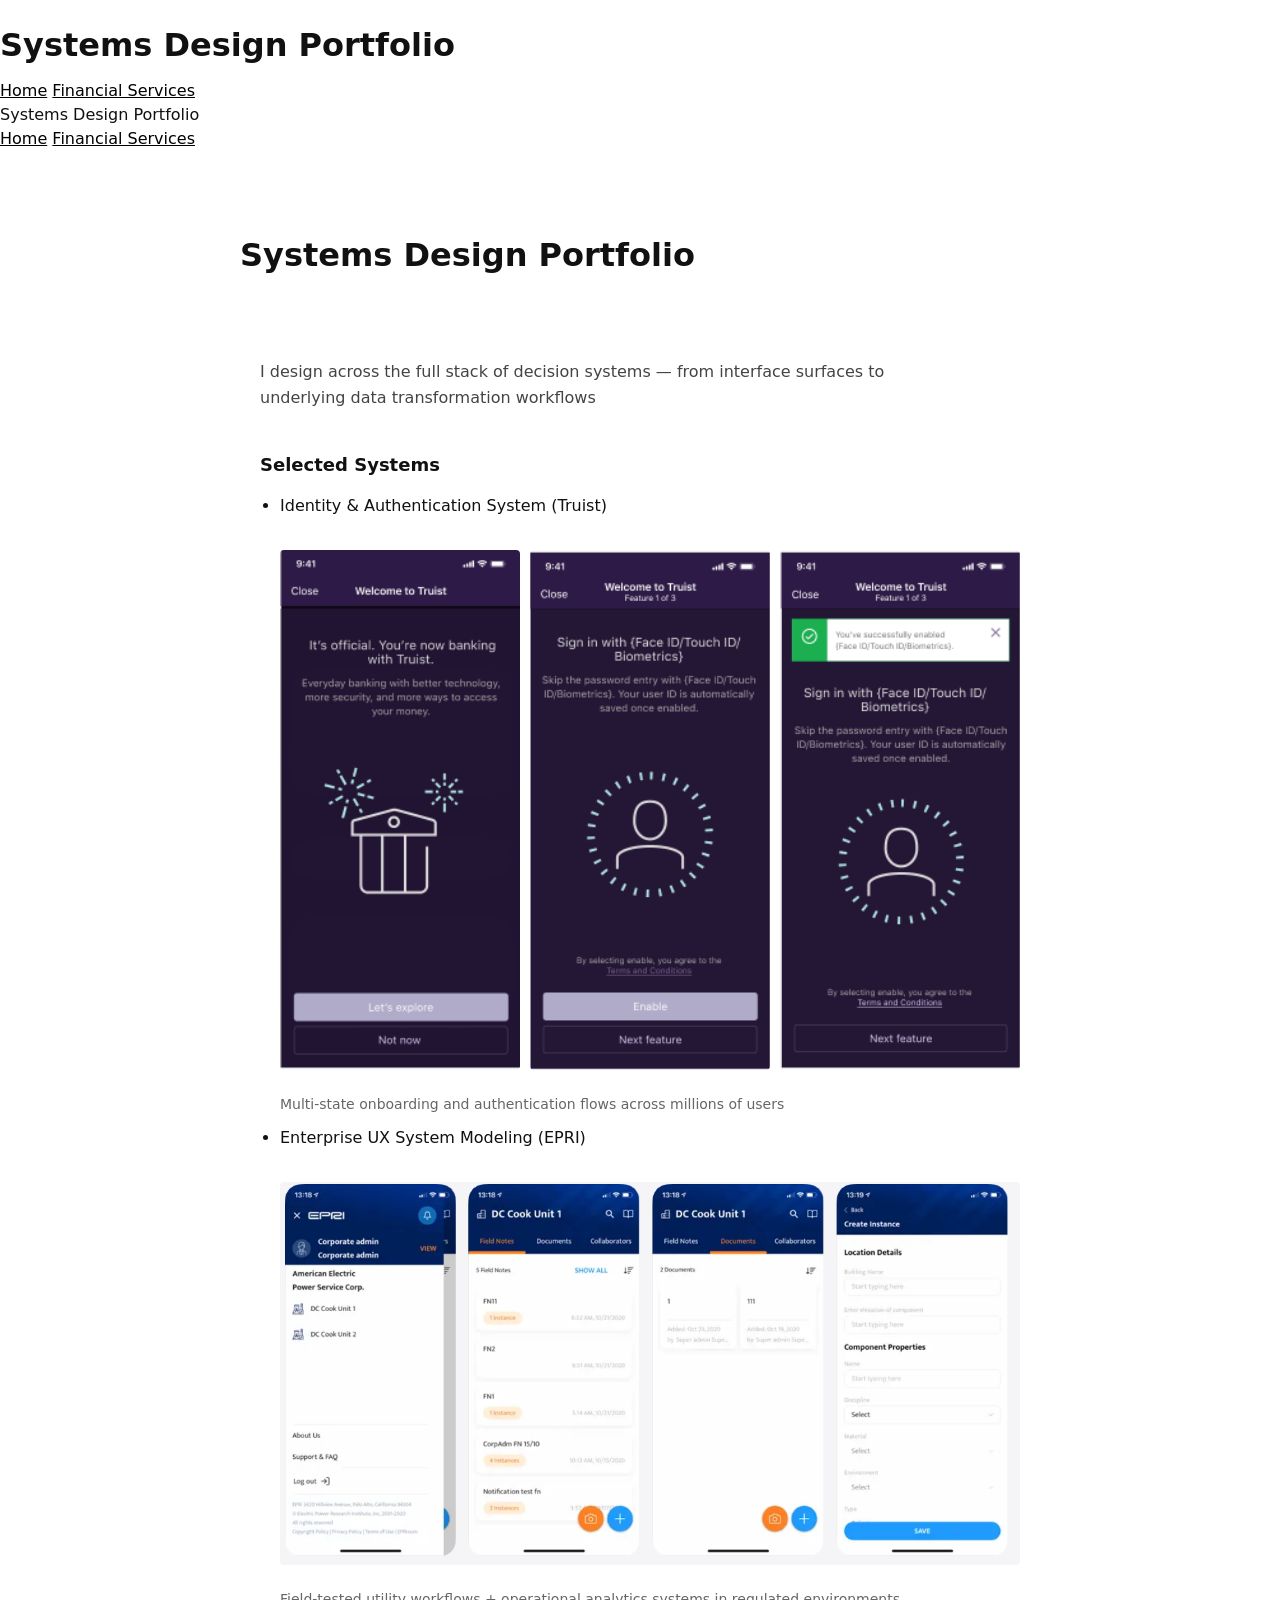
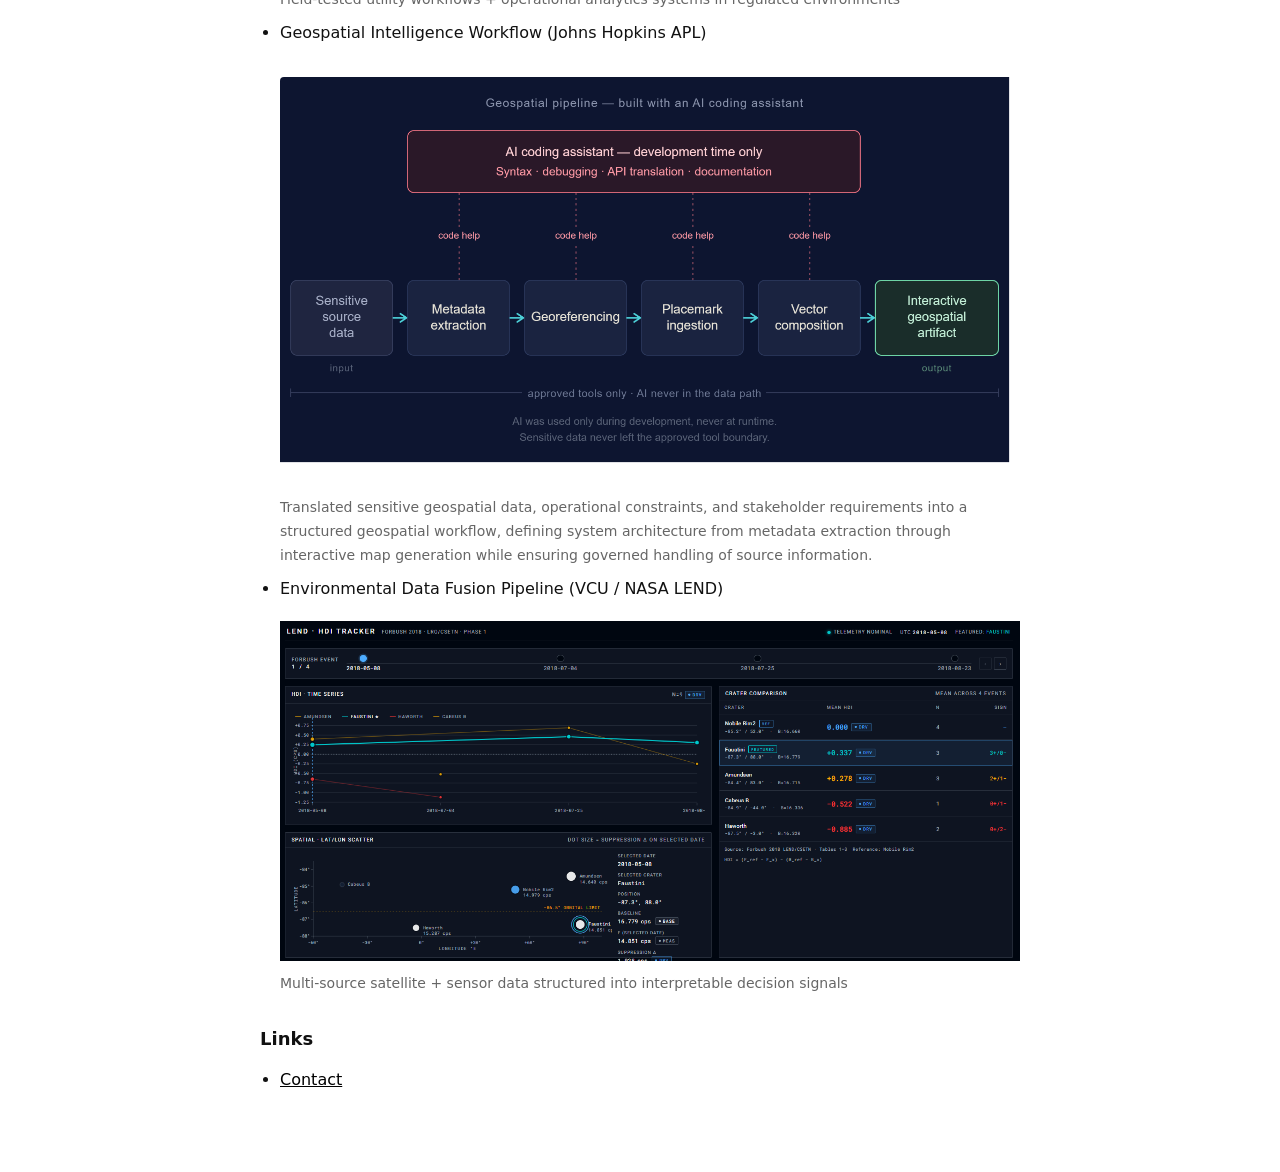
==== index.html @ 9cebc1b7 "Add Truist case study structure and navigation boilerplate" ====
<!doctype html>
<html lang="en">
<head>
  <meta charset="utf-8" />
  <meta name="viewport" content="width=device-width, initial-scale=1" />
  <title>Systems Design Portfolio</title>
  <link rel="stylesheet" href="style.css" />
</head>



<body>

  <title>Systems Design Portfolio</title>
  <link rel="stylesheet" href="style.css" />
</head>

<header class="site-header">
  <div class="nav-container">
    <h1 class="logo">Systems Design Portfolio</h1>

    <nav class="nav">
      <a href="index.html">Home</a>
      <a href="finserv.html">Financial Services</a>
    </nav>
  </div>
</header>

<body>
<header class="site-header">
  <div class="nav-container">

    <div class="logo">Systems Design Portfolio</div>

    <nav class="nav">
      <a href="index.html">Home</a>
      <a href="finserv.html">Financial Services</a>
    </nav>

  </div>
</header>
  <main class="container">

    <header>
      <h1>Systems Design Portfolio</h1>

      <p class="subtitle">

  <main class="container">

   

      <p class="subtitle">
        I design across the full stack of decision systems — from interface surfaces to underlying data transformation workflows
      </p>

     
   
    

    <section>
      <h2>Selected Systems</h2>
      <ul>
        <li>
  Identity & Authentication System (Truist)

  <div class="image-row">
    <img src="images/t1.PNG" alt="Truist system 1">
    <img src="images/t2.PNG" alt="Truist system 2">
    <img src="images/t3.PNG" alt="Truist system 3">
  </div>

  <span class="muted">
    Multi-state onboarding and authentication flows across millions of users
  </span>
</li>

        

       
        <li>
          Enterprise UX System Modeling (EPRI)  
          <br />
          <div class="image-row">
    <img src="images/e1.PNG" alt="EPRI system 1">

  </div>

          <span class="muted">Field-tested utility workflows + operational analytics systems in regulated environments</span>
        </li>

        <li>
  Geospatial Intelligence Workflow (Johns Hopkins APL)
  <br />
  <div class="image-row">
    <img src="images/j1.PNG" alt="APL geospatial workflow">
  </div>

  <span class="muted">
    Translated sensitive geospatial data, operational constraints, and stakeholder requirements into a structured geospatial workflow, defining system architecture from metadata extraction through interactive map generation while ensuring governed handling of source information.
  </span>
</li>

         <li>
          Environmental Data Fusion Pipeline (VCU / NASA LEND)  
          <br />
           <img src="images/LunarHDI.PNG" alt="Environmental decision system visualization (VCU / NASA LEND)" />

      
          <span class="muted">Multi-source satellite + sensor data structured into interpretable decision signals</span>
        </li>

      </ul>
    </section>

    <section>
      <h2>Links</h2>
      <ul>
        
        <li><a href="mailto:micahtinklepaugh@gmail.com">Contact</a></li>
      </ul>
    </section>

  </main>

</body>
</html>
---- style.css ----
body {
  font-family: system-ui, -apple-system, Segoe UI, Roboto, sans-serif;
  margin: 0;
  line-height: 1.5;
  color: #111;
  background: #fff;
}

/* =========================
   MAIN LAYOUT
   ========================= */
.container {
  max-width: 800px;
  margin: 80px auto;
  padding: 0 20px;
}

/* =========================
   IMAGES (global behavior)
   ========================= */
img {
  max-width: 100%;
  height: auto;
  display: block;
}

/* hero image spacing */
header img {
  margin-top: 20px;
  margin-bottom: 10px;
}

/* =========================
   TRUIST / MULTI-IMAGE ROW
   ========================= */
.image-row {
  display: flex;
  gap: 10px;
  margin: 12px 0;
}

/* each image shares row space */
.image-row img {
  flex: 1;
  max-width: 100%;
  height: auto;
  object-fit: cover;
  border-radius: 4px; /* optional polish */
}

/* responsive stack on mobile */
@media (max-width: 600px) {
  .image-row {
    flex-direction: column;
  }
}

/* =========================
   TYPOGRAPHY
   ========================= */

h1 {
  font-size: 32px;
  margin-bottom: 10px;
}

.subtitle {
  color: #444;
  font-size: 16px;
  margin-bottom: 40px;
  max-width: 70ch;
  line-height: 1.6;
}

h2 {
  margin-top: 30px;
  font-size: 18px;
}

/* =========================
   LISTS
   ========================= */

ul {
  padding-left: 20px;
}

li {
  margin-bottom: 10px;
}

/* =========================
   TEXT UTILITIES
   ========================= */

.caption {
  font-size: 13px;
  color: #666;
  margin-top: 6px;
  margin-bottom: 30px;
}

.muted {
  color: #666;
  font-size: 14px;
}

/* =========================
   LINKS
   ========================= */

a {
  color: #000;
  text-decoration: underline;
}

a:hover {
  opacity: 0.7;
}
---- style.css ----
body {
  font-family: system-ui, -apple-system, Segoe UI, Roboto, sans-serif;
  margin: 0;
  line-height: 1.5;
  color: #111;
  background: #fff;
}

/* =========================
   MAIN LAYOUT
   ========================= */
.container {
  max-width: 800px;
  margin: 80px auto;
  padding: 0 20px;
}

/* =========================
   IMAGES (global behavior)
   ========================= */
img {
  max-width: 100%;
  height: auto;
  display: block;
}

/* hero image spacing */
header img {
  margin-top: 20px;
  margin-bottom: 10px;
}

/* =========================
   TRUIST / MULTI-IMAGE ROW
   ========================= */
.image-row {
  display: flex;
  gap: 10px;
  margin: 12px 0;
}

/* each image shares row space */
.image-row img {
  flex: 1;
  max-width: 100%;
  height: auto;
  object-fit: cover;
  border-radius: 4px; /* optional polish */
}

/* responsive stack on mobile */
@media (max-width: 600px) {
  .image-row {
    flex-direction: column;
  }
}

/* =========================
   TYPOGRAPHY
   ========================= */

h1 {
  font-size: 32px;
  margin-bottom: 10px;
}

.subtitle {
  color: #444;
  font-size: 16px;
  margin-bottom: 40px;
  max-width: 70ch;
  line-height: 1.6;
}

h2 {
  margin-top: 30px;
  font-size: 18px;
}

/* =========================
   LISTS
   ========================= */

ul {
  padding-left: 20px;
}

li {
  margin-bottom: 10px;
}

/* =========================
   TEXT UTILITIES
   ========================= */

.caption {
  font-size: 13px;
  color: #666;
  margin-top: 6px;
  margin-bottom: 30px;
}

.muted {
  color: #666;
  font-size: 14px;
}

/* =========================
   LINKS
   ========================= */

a {
  color: #000;
  text-decoration: underline;
}

a:hover {
  opacity: 0.7;
}
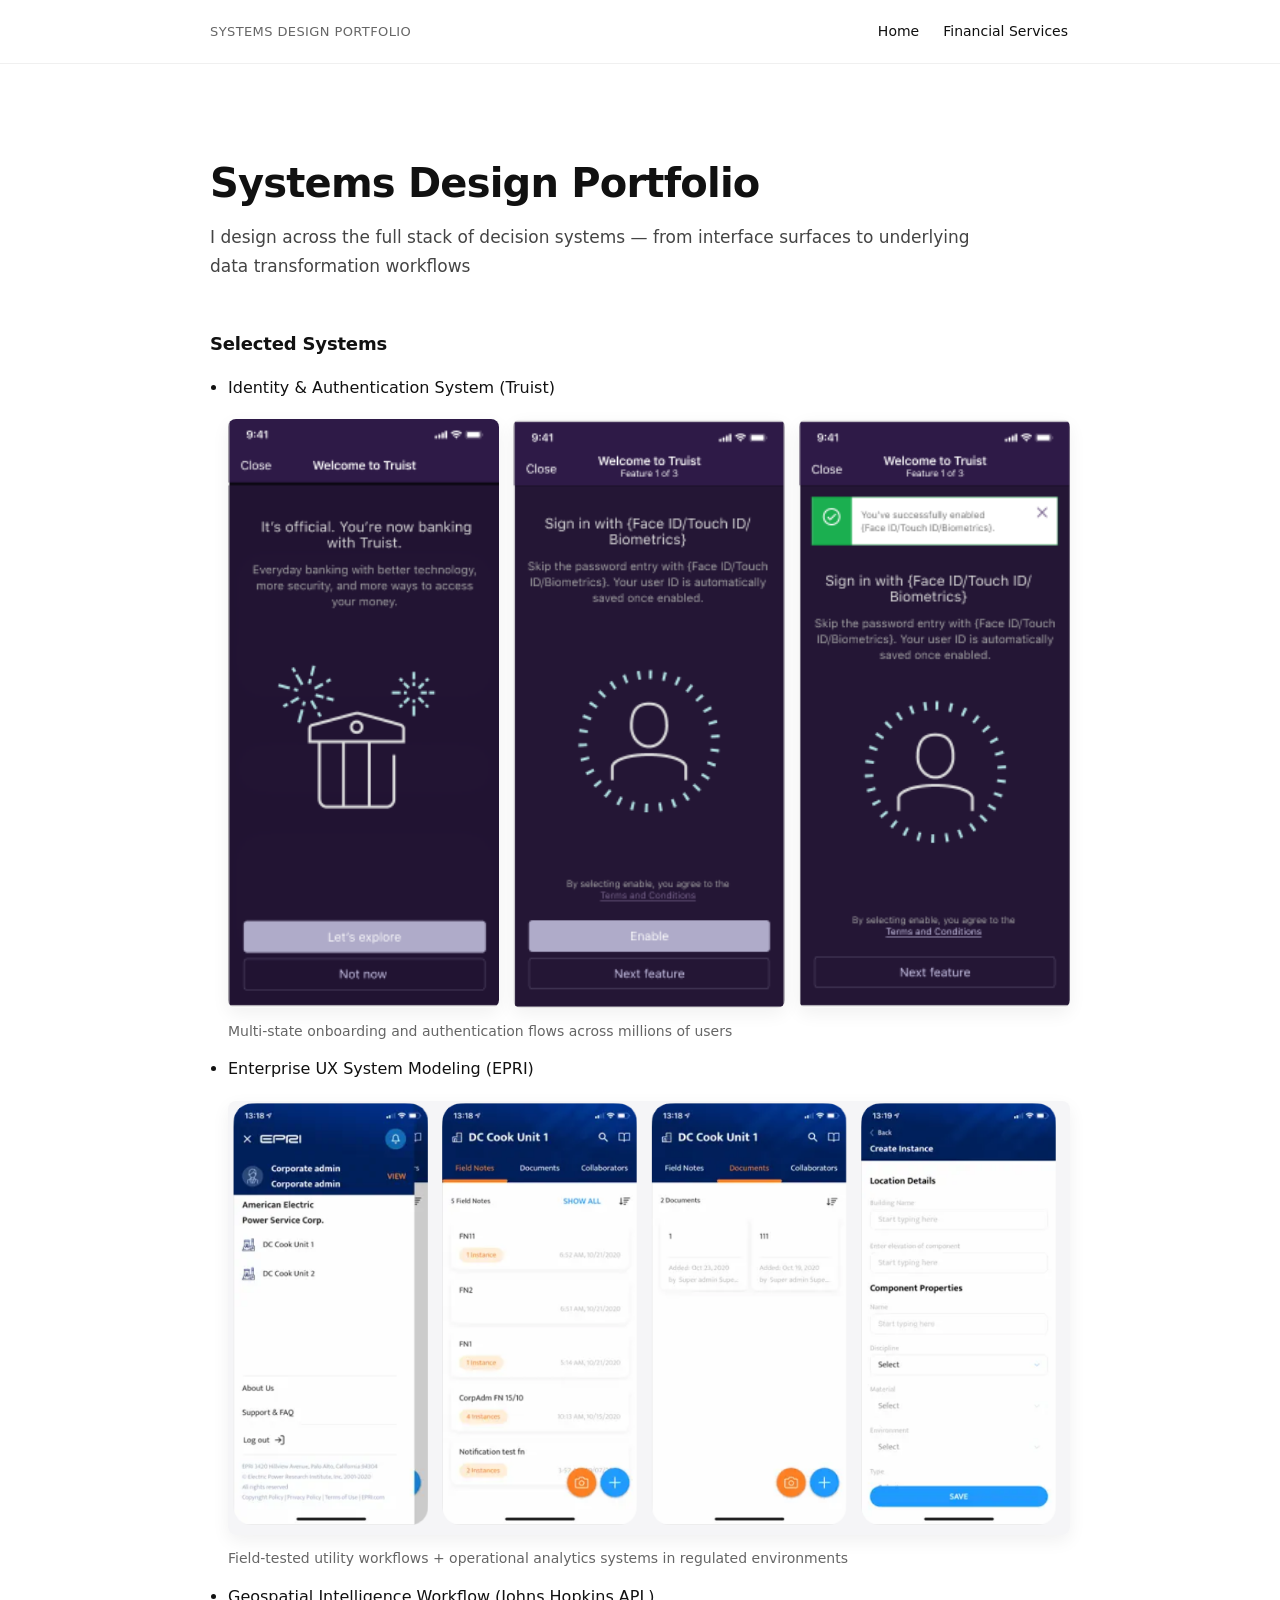
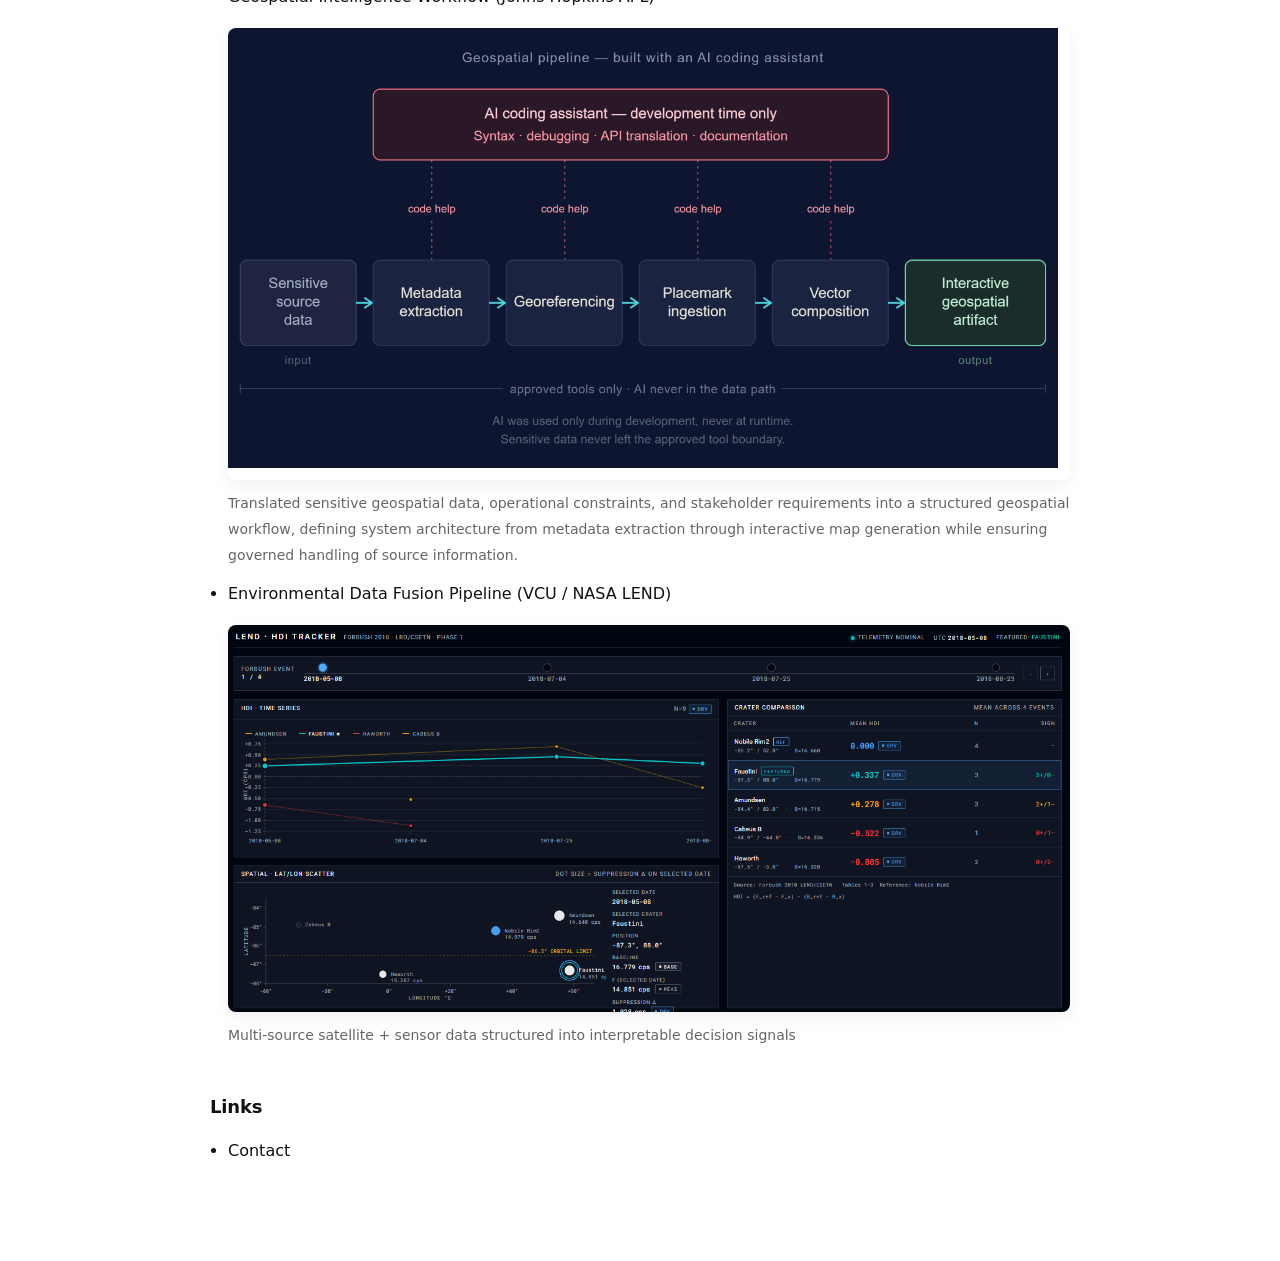
==== commit 4a79e25e: "Add Truist case study structure and navigation boilerplate" ====
--- a/index.html
+++ b/index.html
@@ -7,116 +7,96 @@
   <link rel="stylesheet" href="style.css" />
 </head>
 
-
-
 <body>
 
-  <title>Systems Design Portfolio</title>
-  <link rel="stylesheet" href="style.css" />
-</head>
+  <!-- NAV -->
+  <header class="site-header">
+    <div class="nav-container">
 
-<header class="site-header">
-  <div class="nav-container">
-    <h1 class="logo">Systems Design Portfolio</h1>
+      <div class="logo">Systems Design Portfolio</div>
 
-    <nav class="nav">
-      <a href="index.html">Home</a>
-      <a href="finserv.html">Financial Services</a>
-    </nav>
-  </div>
-</header>
+      <nav class="nav">
+        <a href="index.html">Home</a>
+        <a href="finserv.html">Financial Services</a>
+      </nav>
 
-<body>
-<header class="site-header">
-  <div class="nav-container">
+    </div>
+  </header>
 
-    <div class="logo">Systems Design Portfolio</div>
-
-    <nav class="nav">
-      <a href="index.html">Home</a>
-      <a href="finserv.html">Financial Services</a>
-    </nav>
-
-  </div>
-</header>
   <main class="container">
 
+    <!-- HERO / INTRO -->
     <header>
       <h1>Systems Design Portfolio</h1>
 
       <p class="subtitle">
-
-  <main class="container">
-
-   
-
-      <p class="subtitle">
         I design across the full stack of decision systems — from interface surfaces to underlying data transformation workflows
       </p>
+    </header>
 
-     
-   
-    
-
+    <!-- SECTION 1 -->
     <section>
       <h2>Selected Systems</h2>
+
       <ul>
+
         <li>
-  Identity & Authentication System (Truist)
+          Identity & Authentication System (Truist)
 
-  <div class="image-row">
-    <img src="images/t1.PNG" alt="Truist system 1">
-    <img src="images/t2.PNG" alt="Truist system 2">
-    <img src="images/t3.PNG" alt="Truist system 3">
-  </div>
+          <div class="image-row">
+            <img src="images/t1.PNG" alt="Truist system 1">
+            <img src="images/t2.PNG" alt="Truist system 2">
+            <img src="images/t3.PNG" alt="Truist system 3">
+          </div>
 
-  <span class="muted">
-    Multi-state onboarding and authentication flows across millions of users
-  </span>
-</li>
-
-        
-
-       
-        <li>
-          Enterprise UX System Modeling (EPRI)  
-          <br />
-          <div class="image-row">
-    <img src="images/e1.PNG" alt="EPRI system 1">
-
-  </div>
-
-          <span class="muted">Field-tested utility workflows + operational analytics systems in regulated environments</span>
+          <span class="muted">
+            Multi-state onboarding and authentication flows across millions of users
+          </span>
         </li>
 
         <li>
-  Geospatial Intelligence Workflow (Johns Hopkins APL)
-  <br />
-  <div class="image-row">
-    <img src="images/j1.PNG" alt="APL geospatial workflow">
-  </div>
+          Enterprise UX System Modeling (EPRI)
 
-  <span class="muted">
-    Translated sensitive geospatial data, operational constraints, and stakeholder requirements into a structured geospatial workflow, defining system architecture from metadata extraction through interactive map generation while ensuring governed handling of source information.
-  </span>
-</li>
+          <div class="image-row">
+            <img src="images/e1.PNG" alt="EPRI system 1">
+          </div>
 
-         <li>
-          Environmental Data Fusion Pipeline (VCU / NASA LEND)  
-          <br />
-           <img src="images/LunarHDI.PNG" alt="Environmental decision system visualization (VCU / NASA LEND)" />
+          <span class="muted">
+            Field-tested utility workflows + operational analytics systems in regulated environments
+          </span>
+        </li>
 
-      
-          <span class="muted">Multi-source satellite + sensor data structured into interpretable decision signals</span>
+        <li>
+          Geospatial Intelligence Workflow (Johns Hopkins APL)
+
+          <div class="image-row">
+            <img src="images/j1.PNG" alt="APL geospatial workflow">
+          </div>
+
+          <span class="muted">
+            Translated sensitive geospatial data, operational constraints, and stakeholder requirements into a structured geospatial workflow, defining system architecture from metadata extraction through interactive map generation while ensuring governed handling of source information.
+          </span>
+        </li>
+
+        <li>
+          Environmental Data Fusion Pipeline (VCU / NASA LEND)
+
+          <div class="image-row">
+            <img src="images/LunarHDI.PNG" alt="Environmental decision system visualization">
+          </div>
+
+          <span class="muted">
+            Multi-source satellite + sensor data structured into interpretable decision signals
+          </span>
         </li>
 
       </ul>
     </section>
 
+    <!-- CONTACT -->
     <section>
       <h2>Links</h2>
       <ul>
-        
         <li><a href="mailto:micahtinklepaugh@gmail.com">Contact</a></li>
       </ul>
     </section>
--- a/style.css
+++ b/style.css
@@ -1,103 +1,173 @@
 body {
-  font-family: system-ui, -apple-system, Segoe UI, Roboto, sans-serif;
+  font-family: ui-sans-serif, system-ui, -apple-system, Segoe UI, Roboto, Helvetica, Arial, sans-serif;
   margin: 0;
-  line-height: 1.5;
+  line-height: 1.65;
   color: #111;
   background: #fff;
-}
-
-/* =========================
-   MAIN LAYOUT
-   ========================= */
+  -webkit-font-smoothing: antialiased;
+  text-rendering: optimizeLegibility;
+}
+
+/* =========================
+   LAYOUT
+   ========================= */
+
 .container {
-  max-width: 800px;
-  margin: 80px auto;
-  padding: 0 20px;
-}
-
-/* =========================
-   IMAGES (global behavior)
-   ========================= */
+  max-width: 860px;
+  margin: 96px auto;
+  padding: 0 24px;
+}
+
+/* =========================
+   TYPOGRAPHY (REFINED)
+   ========================= */
+
+h1 {
+  font-size: 40px;
+  line-height: 1.15;
+  letter-spacing: -0.02em;
+  margin-bottom: 14px;
+  font-weight: 600;
+}
+
+h2 {
+  font-size: 18px;
+  font-weight: 600;
+  margin-top: 44px;
+  margin-bottom: 14px;
+  letter-spacing: -0.01em;
+}
+
+.subtitle {
+  color: #444;
+  font-size: 17px;
+  line-height: 1.7;
+  max-width: 72ch;
+  margin-bottom: 48px;
+}
+
+/* =========================
+   HEADER (MORE ORNATE / CONTEMPORARY)
+   ========================= */
+
+.site-header {
+  position: sticky;
+  top: 0;
+  z-index: 1000;
+
+  background: rgba(255, 255, 255, 0.75);
+  backdrop-filter: blur(14px);
+  -webkit-backdrop-filter: blur(14px);
+
+  border-bottom: 1px solid rgba(0, 0, 0, 0.06);
+}
+
+.nav-container {
+  max-width: 860px;
+  margin: 0 auto;
+  padding: 14px 24px;
+
+  display: flex;
+  justify-content: space-between;
+  align-items: center;
+}
+
+/* subtle brand text (not dominant) */
+.logo {
+  font-size: 13px;
+  font-weight: 500;
+  letter-spacing: 0.4px;
+  color: #666;
+  text-transform: uppercase;
+}
+
+/* navigation */
+.nav {
+  display: flex;
+  gap: 20px;
+}
+
+.nav a {
+  font-size: 14px;
+  color: #111;
+  text-decoration: none;
+
+  padding: 6px 2px;
+  position: relative;
+
+  transition: opacity 0.2s ease;
+}
+
+.nav a:hover {
+  opacity: 0.55;
+}
+
+/* subtle underline animation */
+.nav a::after {
+  content: "";
+  position: absolute;
+  left: 0;
+  bottom: -2px;
+  width: 100%;
+  height: 1px;
+  background: #111;
+  transform: scaleX(0);
+  transform-origin: left;
+  transition: transform 0.25s ease;
+}
+
+.nav a:hover::after {
+  transform: scaleX(1);
+}
+
+/* =========================
+   IMAGES
+   ========================= */
+
 img {
   max-width: 100%;
   height: auto;
   display: block;
 }
 
-/* hero image spacing */
-header img {
-  margin-top: 20px;
-  margin-bottom: 10px;
-}
-
-/* =========================
-   TRUIST / MULTI-IMAGE ROW
-   ========================= */
+/* image rows feel more intentional */
 .image-row {
   display: flex;
-  gap: 10px;
-  margin: 12px 0;
-}
-
-/* each image shares row space */
+  gap: 14px;
+  margin: 18px 0 10px;
+}
+
 .image-row img {
   flex: 1;
-  max-width: 100%;
-  height: auto;
   object-fit: cover;
-  border-radius: 4px; /* optional polish */
-}
-
-/* responsive stack on mobile */
+  border-radius: 8px;
+
+  /* subtle depth (very light, not “card UI”) */
+  box-shadow: 0 6px 18px rgba(0, 0, 0, 0.06);
+}
+
+/* responsive */
 @media (max-width: 600px) {
   .image-row {
     flex-direction: column;
   }
 }
 
-/* =========================
-   TYPOGRAPHY
-   ========================= */
-
-h1 {
-  font-size: 32px;
-  margin-bottom: 10px;
-}
-
-.subtitle {
-  color: #444;
-  font-size: 16px;
-  margin-bottom: 40px;
-  max-width: 70ch;
-  line-height: 1.6;
-}
-
-h2 {
-  margin-top: 30px;
-  font-size: 18px;
-}
-
-/* =========================
-   LISTS
-   ========================= */
-
-ul {
-  padding-left: 20px;
-}
-
-li {
-  margin-bottom: 10px;
-}
-
-/* =========================
-   TEXT UTILITIES
-   ========================= */
-
-.caption {
-  font-size: 13px;
-  color: #666;
-  margin-top: 6px;
-  margin-bottom: 30px;
+/* single images */
+section > img {
+  border-radius: 8px;
+  margin: 18px 0;
+  box-shadow: 0 6px 18px rgba(0, 0, 0, 0.05);
+}
+
+/* =========================
+   TEXT STYLES
+   ========================= */
+
+p {
+  font-size: 15.5px;
+  line-height: 1.75;
+  color: #222;
 }
 
 .muted {
@@ -105,15 +175,34 @@
   font-size: 14px;
 }
 
+.caption {
+  font-size: 13px;
+  color: #777;
+  margin-top: 6px;
+  margin-bottom: 28px;
+}
+
+/* =========================
+   LISTS
+   ========================= */
+
+ul {
+  padding-left: 18px;
+}
+
+li {
+  margin-bottom: 12px;
+}
+
 /* =========================
    LINKS
    ========================= */
 
 a {
-  color: #000;
-  text-decoration: underline;
+  color: #111;
+  text-decoration: none;
 }
 
 a:hover {
-  opacity: 0.7;
+  opacity: 0.6;
 }
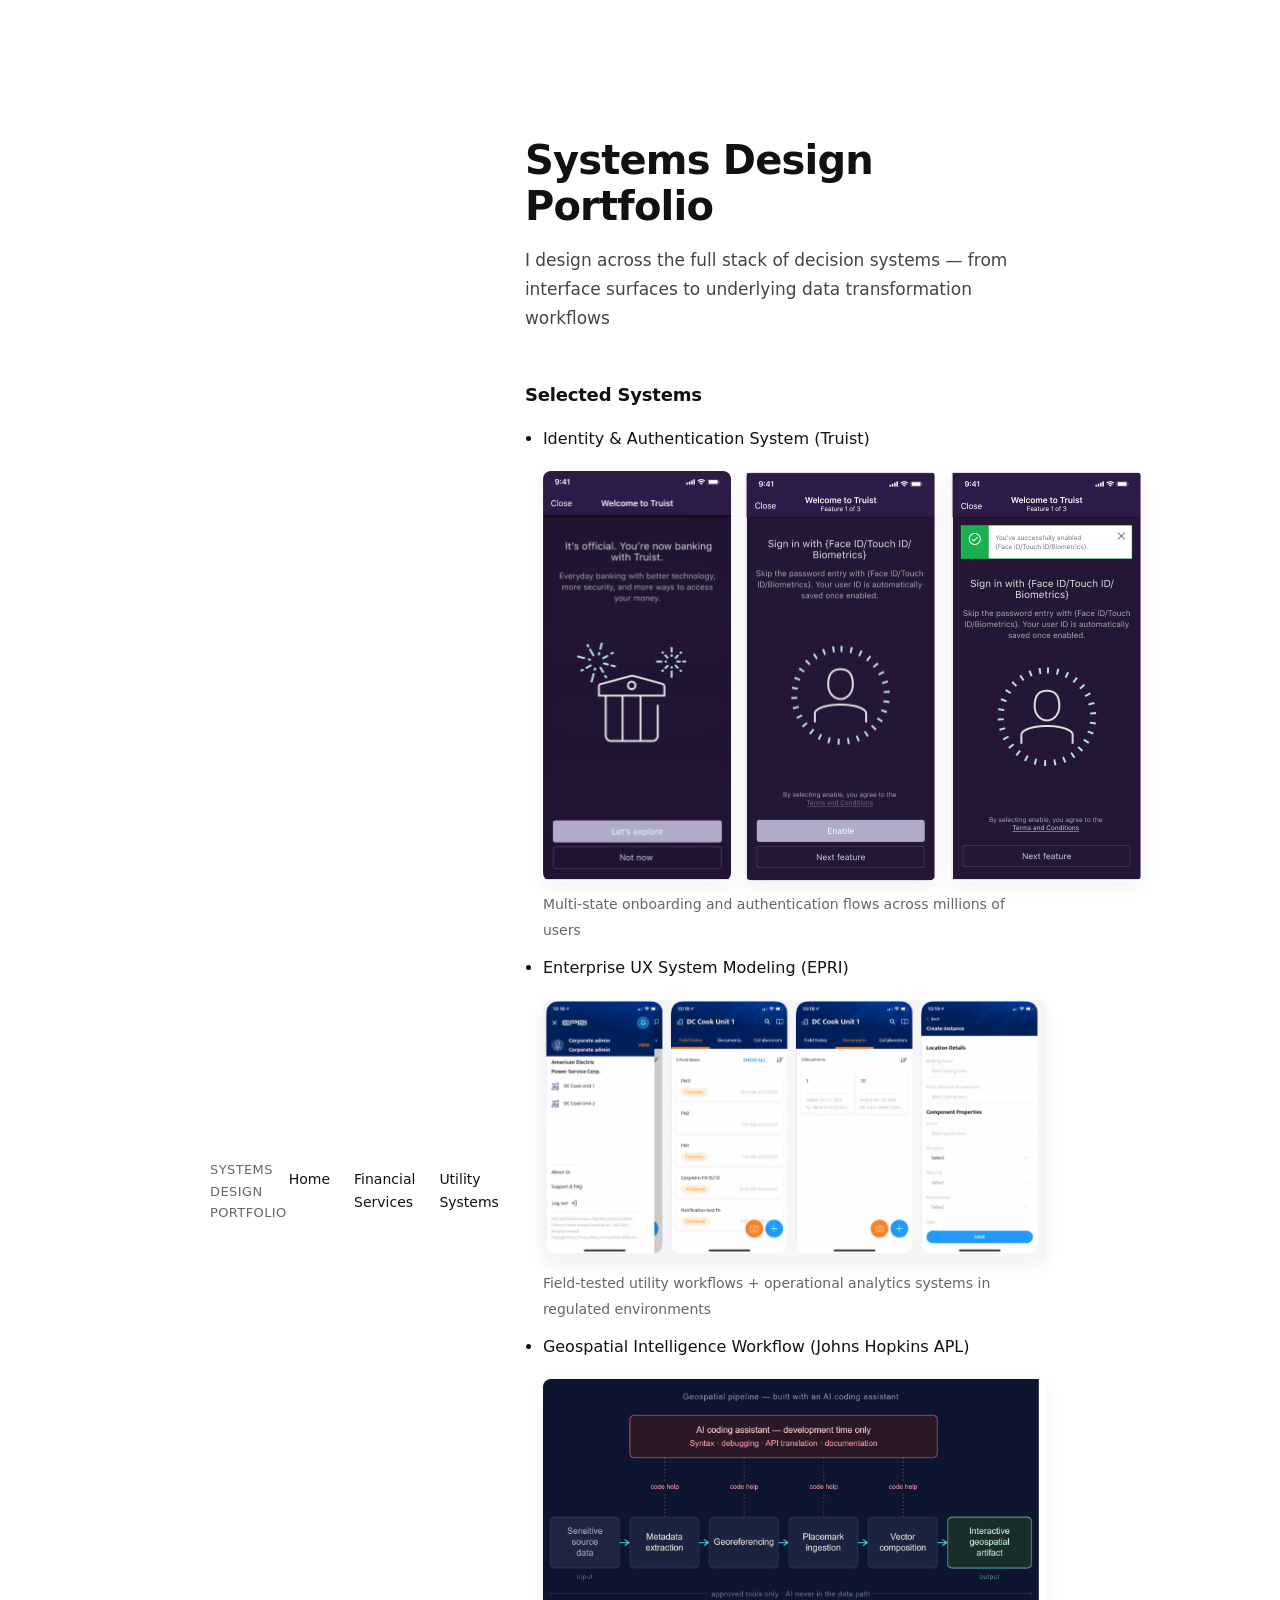
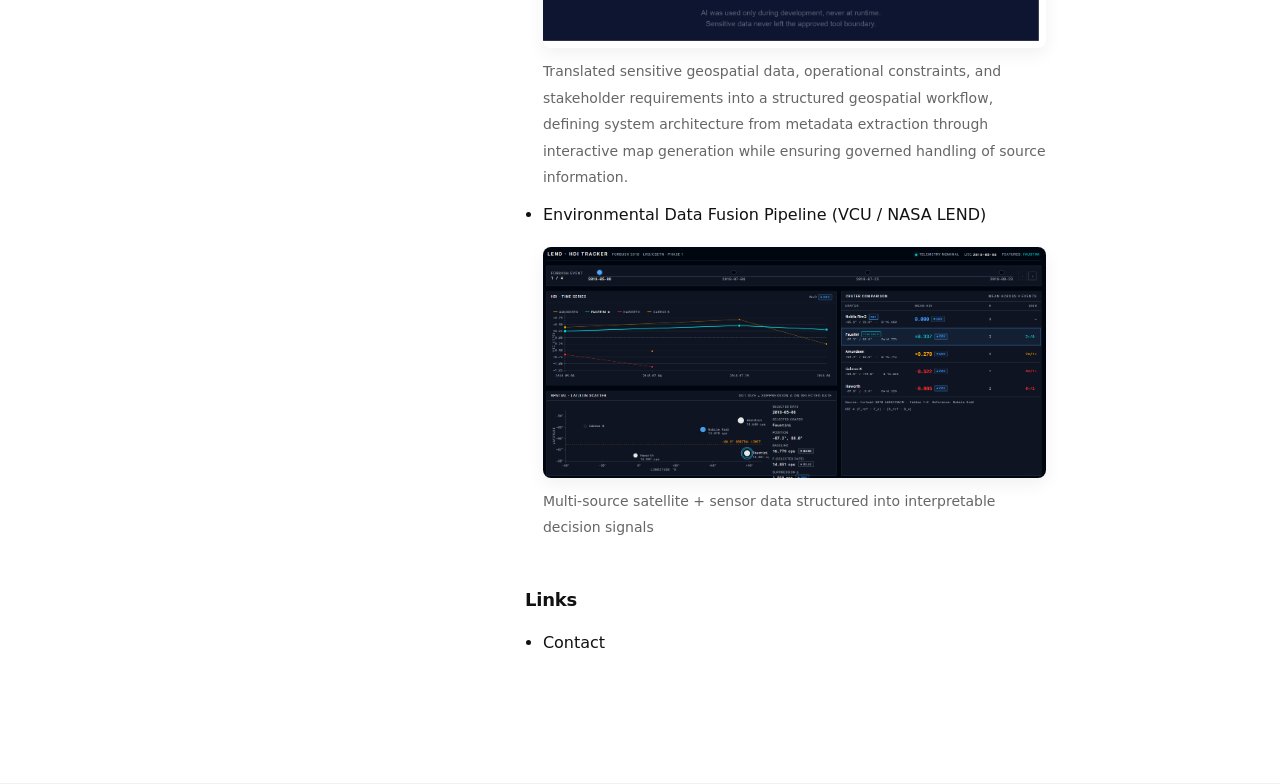
==== commit 3d5f4404: "Add  case study structure and navigation boilerplate" ====
--- a/index.html
+++ b/index.html
@@ -10,7 +10,7 @@
 <body>
 
   <!-- NAV -->
-  <header class="site-header">
+ <header class="site-header">
     <div class="nav-container">
 
       <div class="logo">Systems Design Portfolio</div>
@@ -18,10 +18,9 @@
       <nav class="nav">
         <a href="index.html">Home</a>
         <a href="finserv.html">Financial Services</a>
+        <a href="utility.html">Utility Systems</a>
       </nav>
 
-    </div>
-  </header>
 
   <main class="container">
 
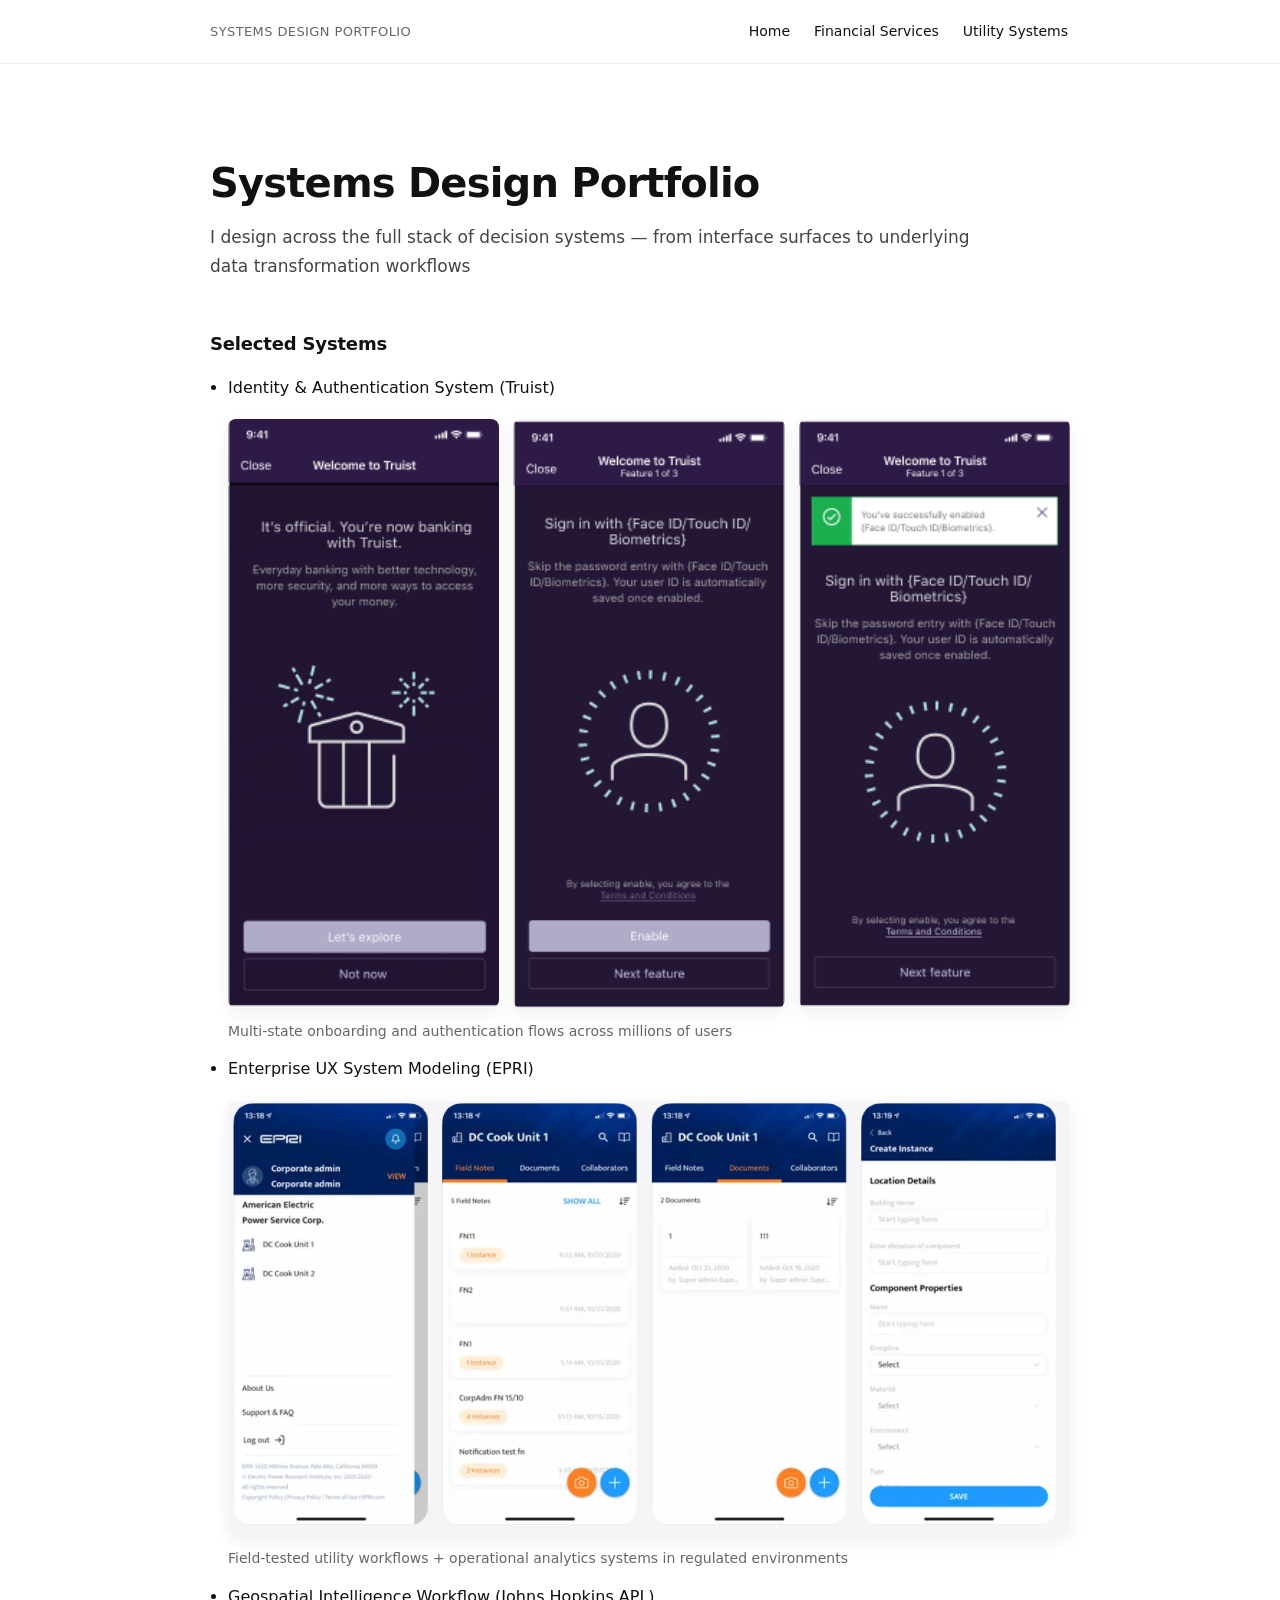
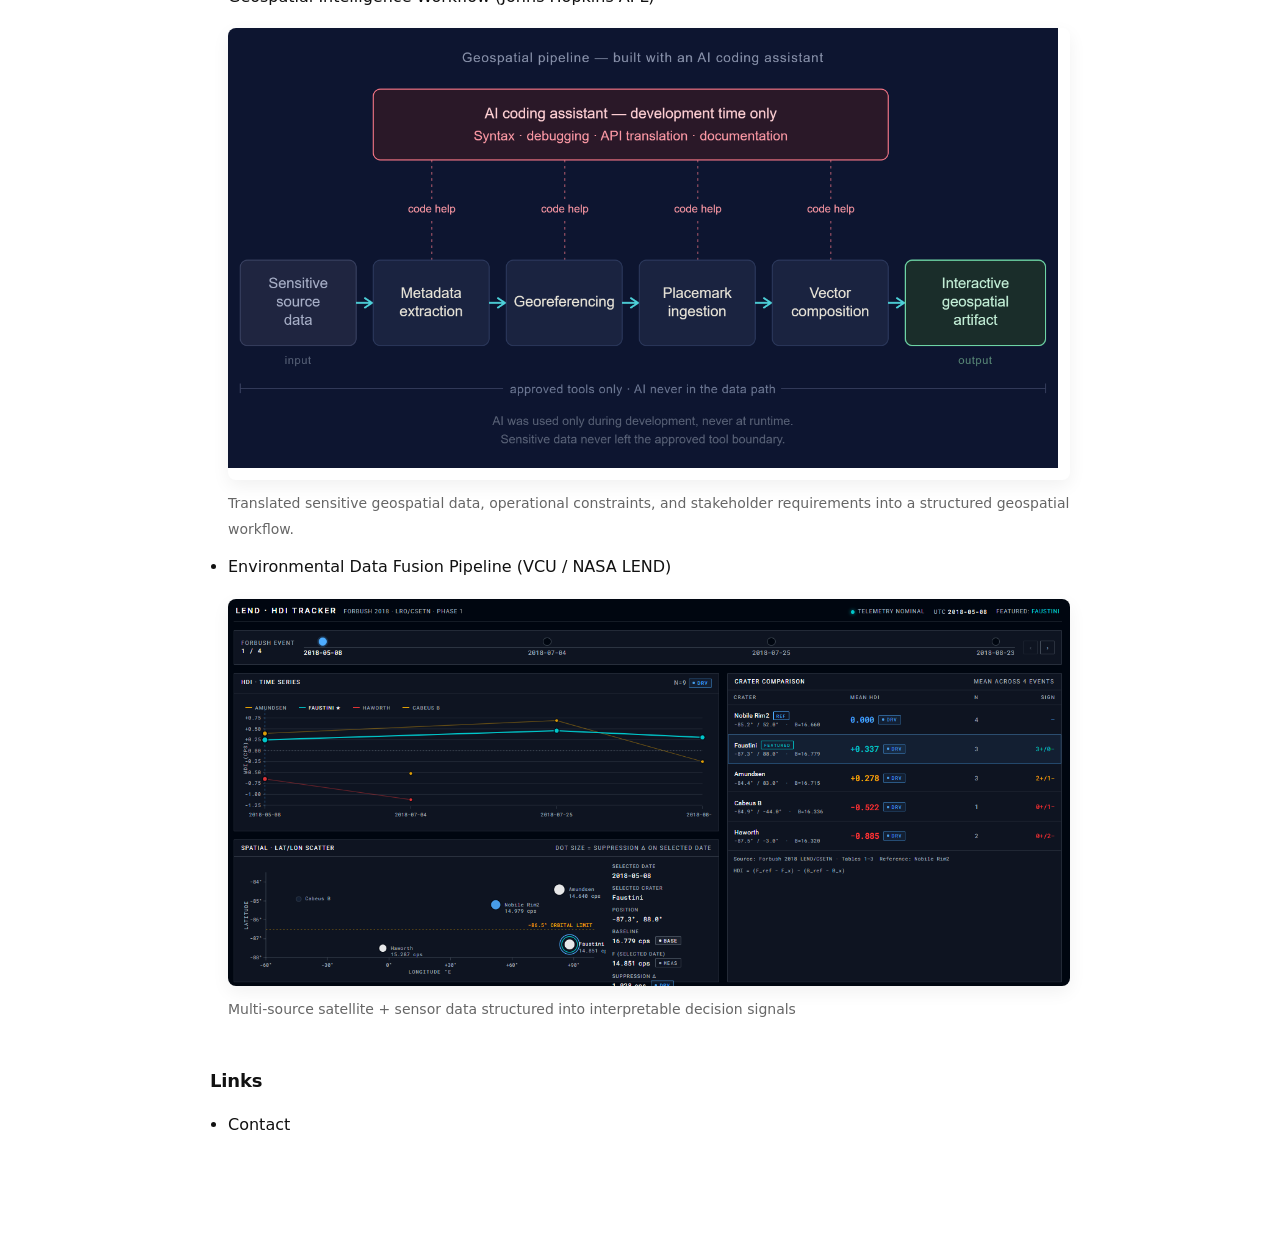
==== commit 9c049746: "Add  case study structure and navigation boilerplate" ====
--- a/index.html
+++ b/index.html
@@ -10,7 +10,7 @@
 <body>
 
   <!-- NAV -->
- <header class="site-header">
+  <header class="site-header">
     <div class="nav-container">
 
       <div class="logo">Systems Design Portfolio</div>
@@ -21,6 +21,8 @@
         <a href="utility.html">Utility Systems</a>
       </nav>
 
+    </div>
+  </header>
 
   <main class="container">
 
@@ -73,7 +75,7 @@
           </div>
 
           <span class="muted">
-            Translated sensitive geospatial data, operational constraints, and stakeholder requirements into a structured geospatial workflow, defining system architecture from metadata extraction through interactive map generation while ensuring governed handling of source information.
+            Translated sensitive geospatial data, operational constraints, and stakeholder requirements into a structured geospatial workflow.
           </span>
         </li>
 
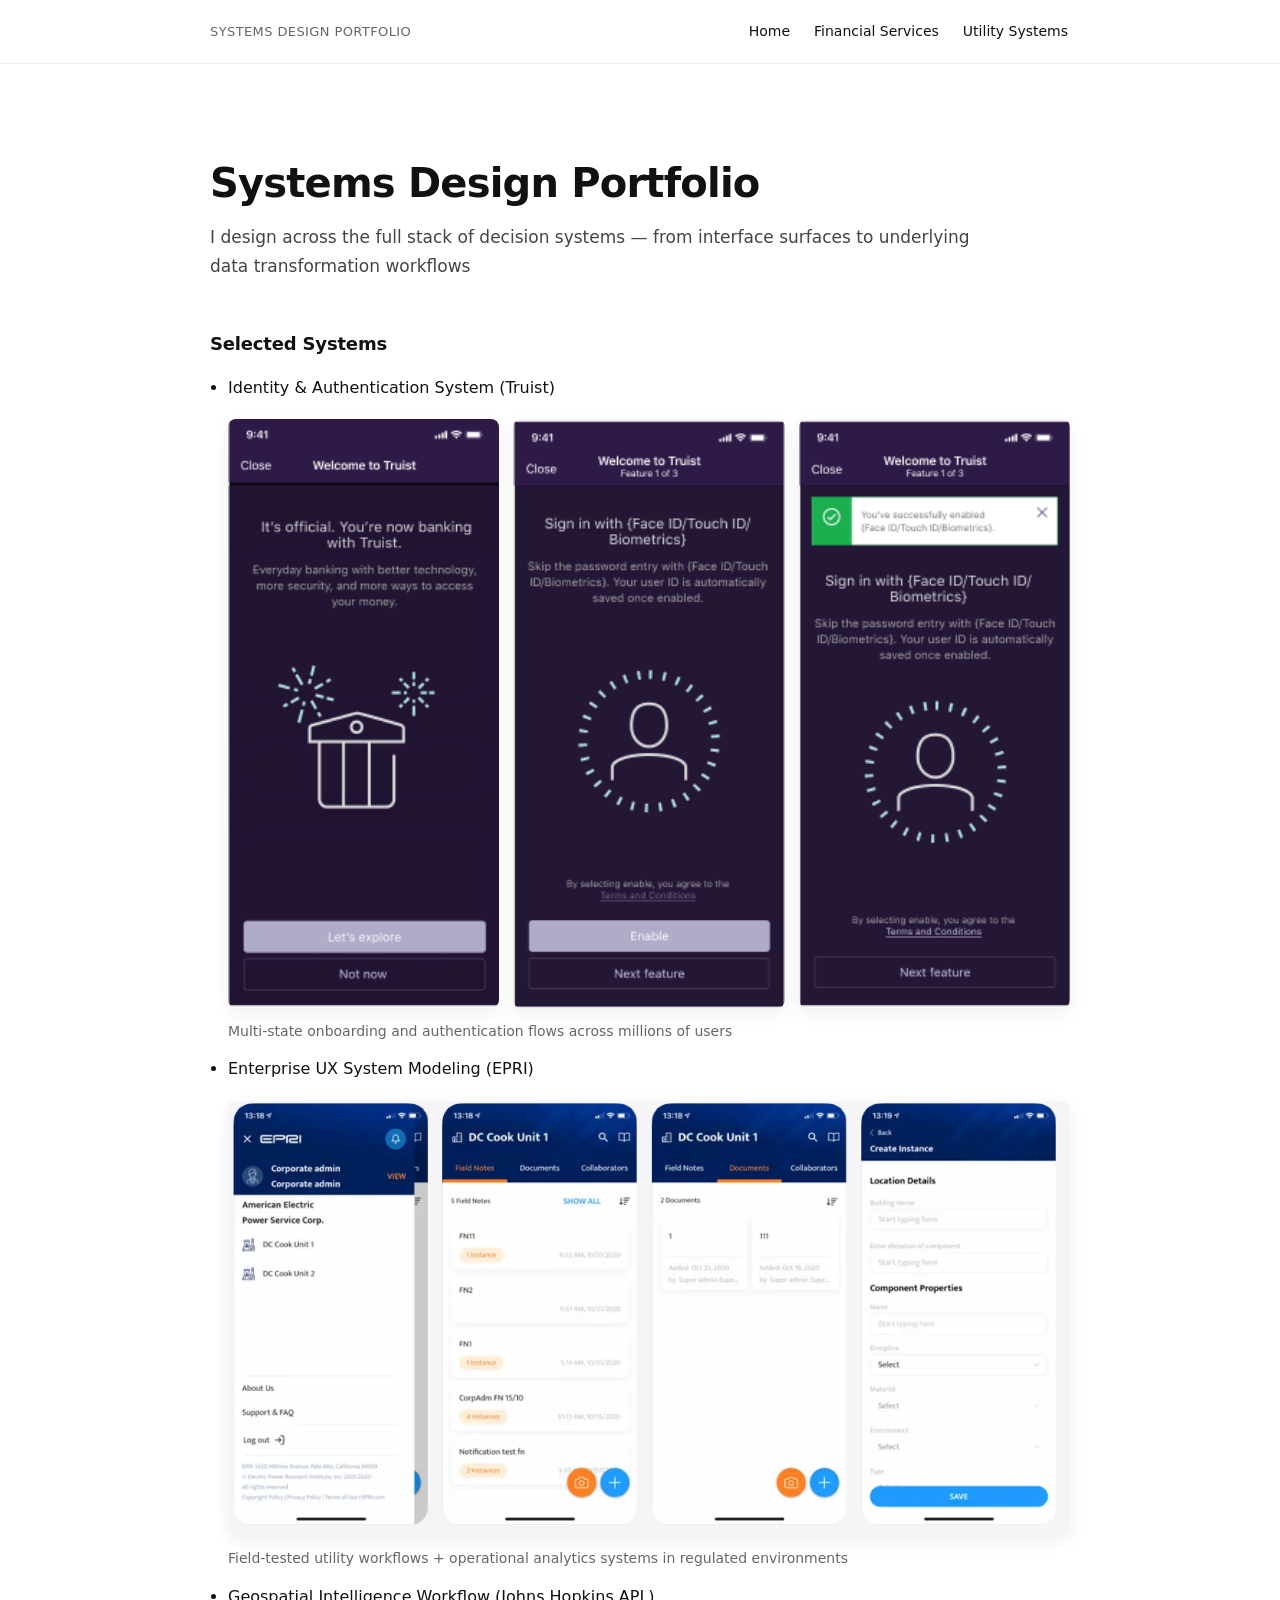
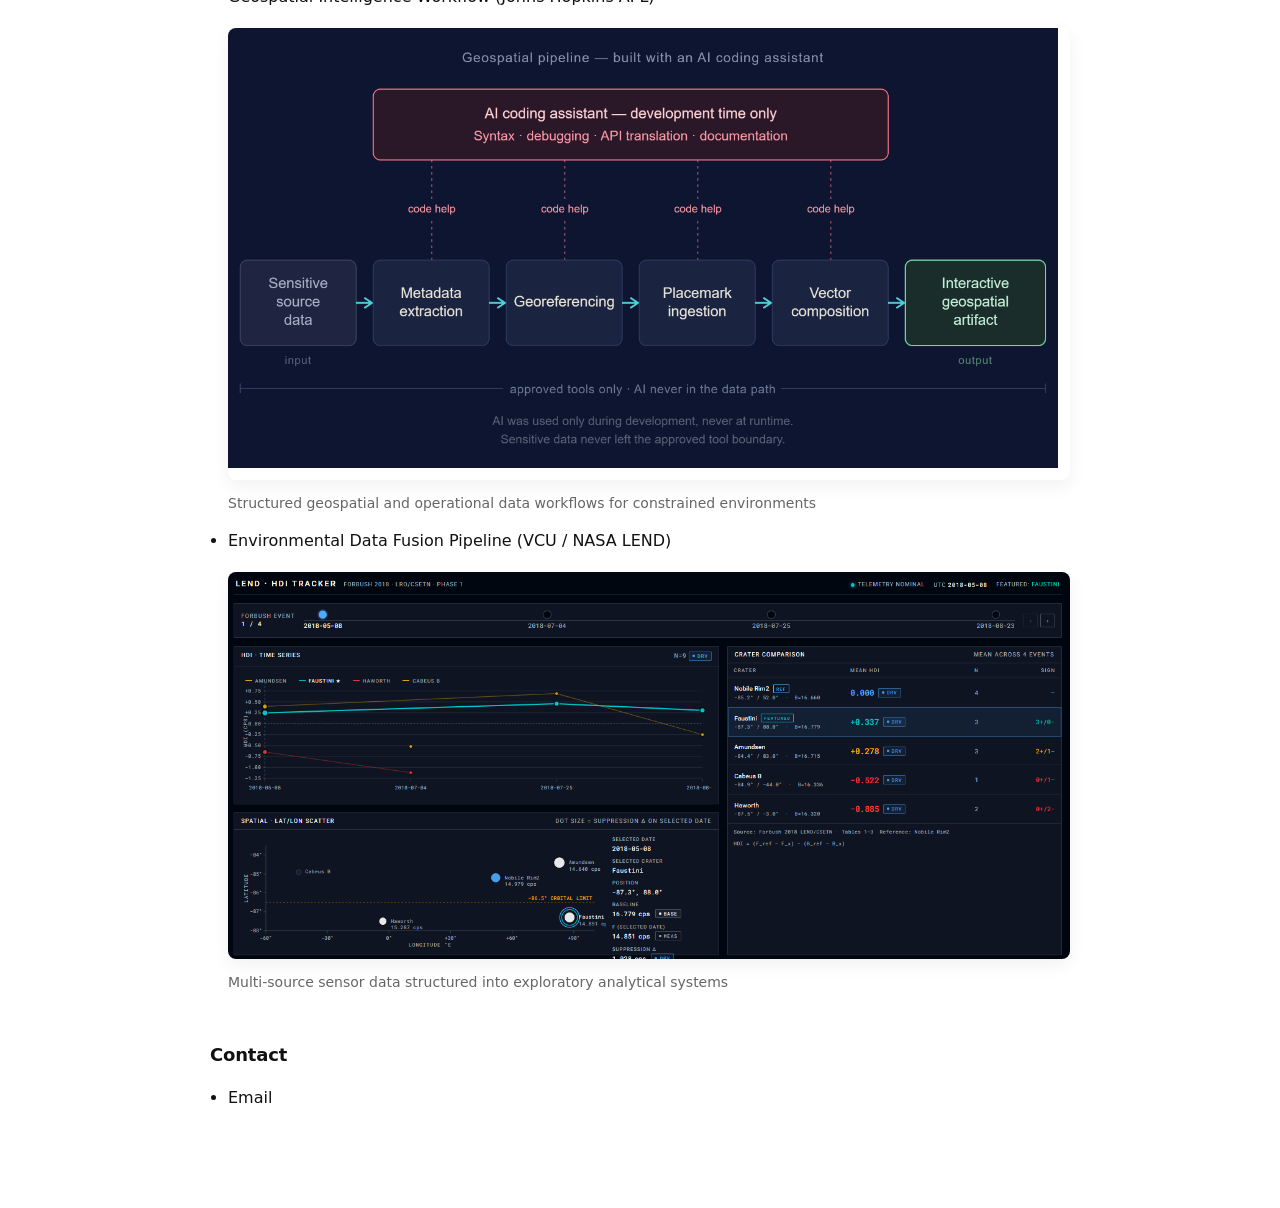
==== commit 04293eda: "Add  case study structure and navigation boilerplate" ====
--- a/index.html
+++ b/index.html
@@ -9,7 +9,6 @@
 
 <body>
 
-  <!-- NAV -->
   <header class="site-header">
     <div class="nav-container">
 
@@ -26,7 +25,6 @@
 
   <main class="container">
 
-    <!-- HERO / INTRO -->
     <header>
       <h1>Systems Design Portfolio</h1>
 
@@ -35,7 +33,6 @@
       </p>
     </header>
 
-    <!-- SECTION 1 -->
     <section>
       <h2>Selected Systems</h2>
 
@@ -71,11 +68,11 @@
           Geospatial Intelligence Workflow (Johns Hopkins APL)
 
           <div class="image-row">
-            <img src="images/j1.PNG" alt="APL geospatial workflow">
+            <img src="images/j1.PNG" alt="APL workflow">
           </div>
 
           <span class="muted">
-            Translated sensitive geospatial data, operational constraints, and stakeholder requirements into a structured geospatial workflow.
+            Structured geospatial and operational data workflows for constrained environments
           </span>
         </li>
 
@@ -83,22 +80,21 @@
           Environmental Data Fusion Pipeline (VCU / NASA LEND)
 
           <div class="image-row">
-            <img src="images/LunarHDI.PNG" alt="Environmental decision system visualization">
+            <img src="images/LunarHDI.PNG" alt="Lunar system">
           </div>
 
           <span class="muted">
-            Multi-source satellite + sensor data structured into interpretable decision signals
+            Multi-source sensor data structured into exploratory analytical systems
           </span>
         </li>
 
       </ul>
     </section>
 
-    <!-- CONTACT -->
     <section>
-      <h2>Links</h2>
+      <h2>Contact</h2>
       <ul>
-        <li><a href="mailto:micahtinklepaugh@gmail.com">Contact</a></li>
+        <li><a href="mailto:micahtinklepaugh@gmail.com">Email</a></li>
       </ul>
     </section>
 
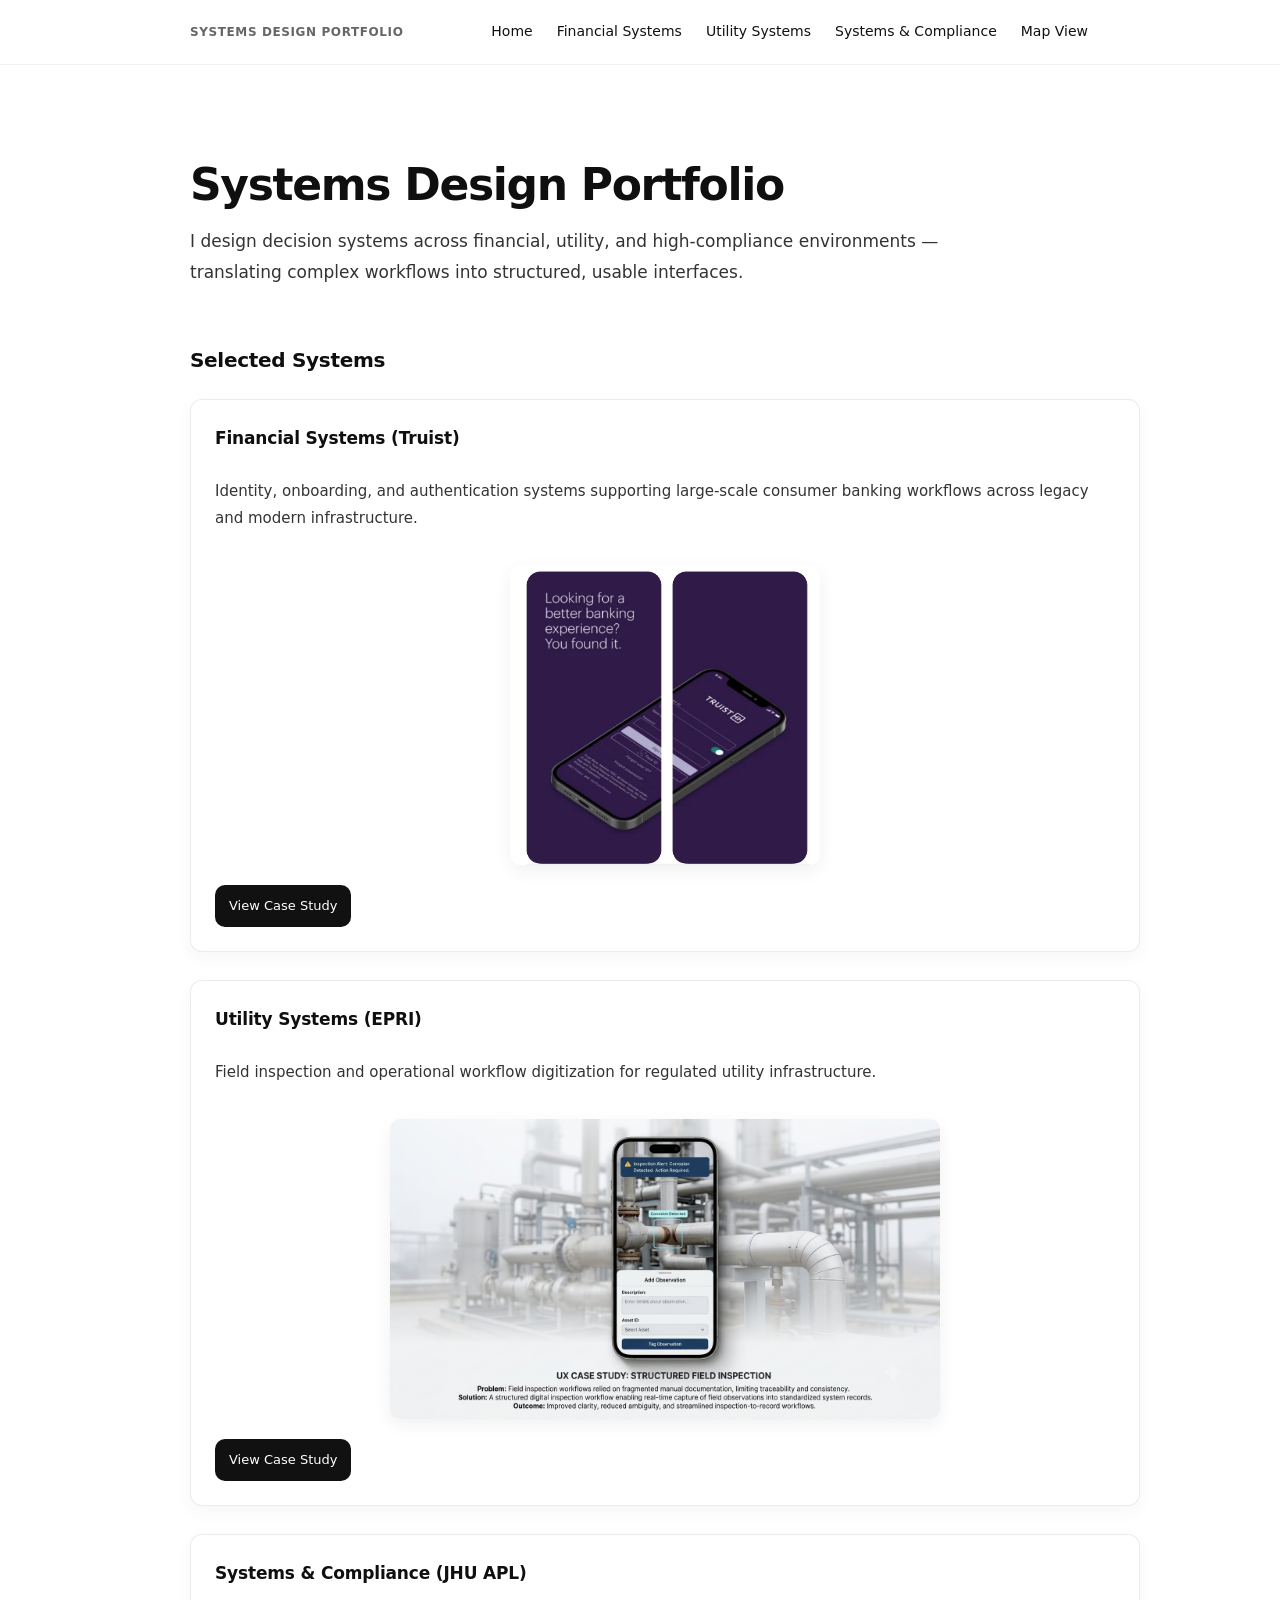
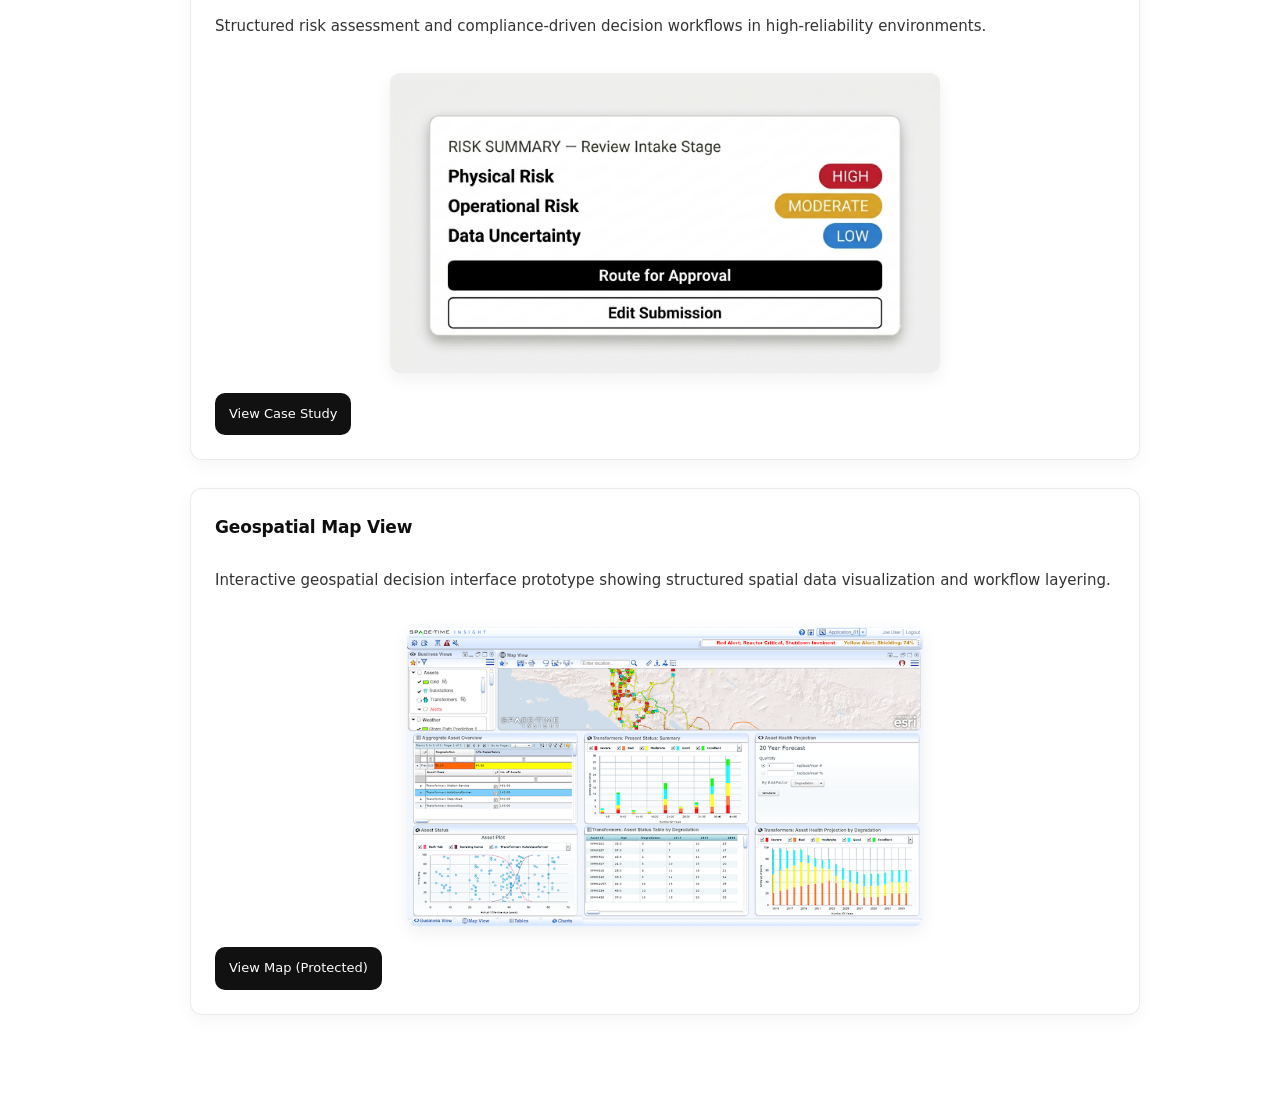
==== commit ca041257: "Add maps gate, systems page, and updated portfolio structure" ====
--- a/index.html
+++ b/index.html
@@ -11,15 +11,15 @@
 
   <header class="site-header">
     <div class="nav-container">
-
       <div class="logo">Systems Design Portfolio</div>
 
       <nav class="nav">
         <a href="index.html">Home</a>
-        <a href="finserv.html">Financial Services</a>
+        <a href="finserv.html">Financial Systems</a>
         <a href="utility.html">Utility Systems</a>
+        <a href="systems.html">Systems & Compliance</a>
+        <a href="maps.html" onclick="return gateAccess(event)">Map View</a>
       </nav>
-
     </div>
   </header>
 
@@ -29,76 +29,86 @@
       <h1>Systems Design Portfolio</h1>
 
       <p class="subtitle">
-        I design across the full stack of decision systems — from interface surfaces to underlying data transformation workflows
+        I design decision systems across financial, utility, and high-compliance environments — translating complex workflows into structured, usable interfaces.
       </p>
     </header>
 
     <section>
       <h2>Selected Systems</h2>
 
-      <ul>
+      <div class="project-grid">
 
-        <li>
-          Identity & Authentication System (Truist)
+        <div class="project-card">
+          <h3>Financial Systems (Truist)</h3>
+          <p class="project-desc">
+            Identity, onboarding, and authentication systems supporting large-scale consumer banking workflows across legacy and modern infrastructure.
+          </p>
+          <div class="image-row">
+            <img src="images/t0.PNG" alt="Truist system overview">
+          </div>
+          <a class="project-button" href="finserv.html">View Case Study</a>
+        </div>
+
+        <div class="project-card">
+          <h3>Utility Systems (EPRI)</h3>
+          <p class="project-desc">
+            Field inspection and operational workflow digitization for regulated utility infrastructure.
+          </p>
+          <div class="image-row">
+            <img src="images/e1_0.PNG" alt="EPRI system">
+          </div>
+          <a class="project-button" href="utility.html">View Case Study</a>
+        </div>
+
+        <div class="project-card">
+          <h3>Systems & Compliance (JHU APL)</h3>
+          <p class="project-desc">
+            Structured risk assessment and compliance-driven decision workflows in high-reliability environments.
+          </p>
+          <div class="image-row">
+            <img src="images/j1_0_0.PNG" alt="APL workflow">
+          </div>
+          <a class="project-button" href="systems.html">View Case Study</a>
+        </div>
+
+        <!-- MAP CARD -->
+        <div class="project-card">
+          <h3>Geospatial Map View</h3>
+
+          <p class="project-desc">
+            Interactive geospatial decision interface prototype showing structured spatial data visualization and workflow layering.
+          </p>
 
           <div class="image-row">
-            <img src="images/t1.PNG" alt="Truist system 1">
-            <img src="images/t2.PNG" alt="Truist system 2">
-            <img src="images/t3.PNG" alt="Truist system 3">
+            <img src="images/s1.PNG" alt="Map system preview">
           </div>
 
-          <span class="muted">
-            Multi-state onboarding and authentication flows across millions of users
-          </span>
-        </li>
+          <a class="project-button" href="maps.html" onclick="return gateAccess(event)">
+            View Map (Protected)
+          </a>
+        </div>
 
-        <li>
-          Enterprise UX System Modeling (EPRI)
-
-          <div class="image-row">
-            <img src="images/e1.PNG" alt="EPRI system 1">
-          </div>
-
-          <span class="muted">
-            Field-tested utility workflows + operational analytics systems in regulated environments
-          </span>
-        </li>
-
-        <li>
-          Geospatial Intelligence Workflow (Johns Hopkins APL)
-
-          <div class="image-row">
-            <img src="images/j1.PNG" alt="APL workflow">
-          </div>
-
-          <span class="muted">
-            Structured geospatial and operational data workflows for constrained environments
-          </span>
-        </li>
-
-        <li>
-          Environmental Data Fusion Pipeline (VCU / NASA LEND)
-
-          <div class="image-row">
-            <img src="images/LunarHDI.PNG" alt="Lunar system">
-          </div>
-
-          <span class="muted">
-            Multi-source sensor data structured into exploratory analytical systems
-          </span>
-        </li>
-
-      </ul>
-    </section>
-
-    <section>
-      <h2>Contact</h2>
-      <ul>
-        <li><a href="mailto:micahtinklepaugh@gmail.com">Email</a></li>
-      </ul>
+      </div>
     </section>
 
   </main>
 
+<script>
+function gateAccess(e) {
+  e.preventDefault();
+
+  const password = "stavanger";
+  const input = prompt("Enter access password:");
+
+  if (input === password) {
+    window.location.href = "maps.html";
+  } else {
+    alert("Access denied");
+  }
+
+  return false;
+}
+</script>
+
 </body>
 </html>
--- a/style.css
+++ b/style.css
@@ -1,8 +1,11 @@
+/* =========================
+   BASE
+   ========================= */
 body {
   font-family: ui-sans-serif, system-ui, -apple-system, Segoe UI, Roboto, Helvetica, Arial, sans-serif;
   margin: 0;
-  line-height: 1.65;
-  color: #111;
+  line-height: 1.7;
+  color: #0f0f0f;
   background: #fff;
   -webkit-font-smoothing: antialiased;
   text-rendering: optimizeLegibility;
@@ -11,77 +14,76 @@
 /* =========================
    LAYOUT
    ========================= */
-
 .container {
-  max-width: 860px;
+  max-width: 900px;
   margin: 96px auto;
   padding: 0 24px;
 }
 
 /* =========================
-   TYPOGRAPHY (REFINED)
-   ========================= */
-
+   TYPOGRAPHY
+   ========================= */
 h1 {
-  font-size: 40px;
-  line-height: 1.15;
-  letter-spacing: -0.02em;
+  font-size: 44px;
+  line-height: 1.1;
+  letter-spacing: -0.03em;
   margin-bottom: 14px;
-  font-weight: 600;
+  font-weight: 650;
 }
 
 h2 {
-  font-size: 18px;
-  font-weight: 600;
-  margin-top: 44px;
-  margin-bottom: 14px;
+  font-size: 20px;
+  font-weight: 650;
+  margin-top: 56px;
+  margin-bottom: 18px;
+  letter-spacing: -0.015em;
+}
+
+h3 {
+  font-size: 17px;
+  font-weight: 650;
+  margin: 0 0 10px 0;
   letter-spacing: -0.01em;
 }
 
 .subtitle {
-  color: #444;
+  color: #333;
   font-size: 17px;
-  line-height: 1.7;
-  max-width: 72ch;
+  line-height: 1.8;
+  max-width: 75ch;
   margin-bottom: 48px;
 }
 
 /* =========================
-   HEADER (MORE ORNATE / CONTEMPORARY)
-   ========================= */
-
+   HEADER
+   ========================= */
 .site-header {
   position: sticky;
   top: 0;
   z-index: 1000;
-
-  background: rgba(255, 255, 255, 0.75);
+  background: rgba(255, 255, 255, 0.82);
   backdrop-filter: blur(14px);
   -webkit-backdrop-filter: blur(14px);
-
   border-bottom: 1px solid rgba(0, 0, 0, 0.06);
 }
 
 .nav-container {
-  max-width: 860px;
+  max-width: 900px;
   margin: 0 auto;
   padding: 14px 24px;
-
   display: flex;
   justify-content: space-between;
   align-items: center;
 }
 
-/* subtle brand text (not dominant) */
 .logo {
-  font-size: 13px;
-  font-weight: 500;
-  letter-spacing: 0.4px;
+  font-size: 12px;
+  font-weight: 600;
+  letter-spacing: 0.6px;
   color: #666;
   text-transform: uppercase;
 }
 
-/* navigation */
 .nav {
   display: flex;
   gap: 20px;
@@ -91,18 +93,14 @@
   font-size: 14px;
   color: #111;
   text-decoration: none;
-
   padding: 6px 2px;
   position: relative;
-
-  transition: opacity 0.2s ease;
 }
 
 .nav a:hover {
   opacity: 0.55;
 }
 
-/* subtle underline animation */
 .nav a::after {
   content: "";
   position: absolute;
@@ -121,82 +119,133 @@
 }
 
 /* =========================
-   IMAGES
-   ========================= */
-
+   TEXT
+   ========================= */
+p {
+  font-size: 16px;
+  line-height: 1.8;
+  color: #1a1a1a;
+}
+
+.muted {
+  color: #555;
+  font-size: 14px;
+  line-height: 1.6;
+}
+
+/* =========================
+   IMAGES & SCALING
+   ========================= */
 img {
   max-width: 100%;
   height: auto;
   display: block;
 }
 
-/* image rows feel more intentional */
 .image-row {
   display: flex;
   gap: 14px;
-  margin: 18px 0 10px;
+  margin: 20px 0;
+  max-height: 300px; 
+  justify-content: center;
 }
 
 .image-row img {
-  flex: 1;
-  object-fit: cover;
-  border-radius: 8px;
-
-  /* subtle depth (very light, not “card UI”) */
+  max-width: 100%;
+  max-height: 300px;
+  object-fit: contain;
+  border-radius: 10px;
   box-shadow: 0 6px 18px rgba(0, 0, 0, 0.06);
 }
 
-/* responsive */
+/* Truist override: Shrink t0.PNG to 40% of standard max-height */
+.project-card img[src="images/t0.PNG"] {
+  max-height: 320px;
+}
+
 @media (max-width: 600px) {
   .image-row {
     flex-direction: column;
   }
 }
 
-/* single images */
-section > img {
-  border-radius: 8px;
-  margin: 18px 0;
-  box-shadow: 0 6px 18px rgba(0, 0, 0, 0.05);
-}
-
-/* =========================
-   TEXT STYLES
-   ========================= */
-
-p {
-  font-size: 15.5px;
+/* =========================
+   PROJECT CARDS
+   ========================= */
+.project-grid {
+  display: flex;
+  flex-direction: column;
+  gap: 28px;
+  margin-top: 22px;
+}
+
+.project-card {
+  width: 100%;
+  border: 1px solid rgba(0, 0, 0, 0.08);
+  border-radius: 12px;
+  padding: 24px;
+  background: #fff;
+  box-shadow: 0 6px 18px rgba(0, 0, 0, 0.04);
+  display: flex;
+  flex-direction: column;
+}
+
+.project-desc {
+  font-size: 15px;
   line-height: 1.75;
-  color: #222;
-}
-
-.muted {
+  color: #333;
+  margin-bottom: 14px;
+}
+
+/* =========================
+   BUTTONS
+   ========================= */
+.project-button {
+  display: inline-block;
+  align-self: flex-start;
+  padding: 10px 14px;
+  font-size: 13px;
+  font-weight: 500;
+  border-radius: 10px;
+  background: #111;
+  color: #fff;
+  text-decoration: none;
+  transition: transform 0.15s ease, opacity 0.2s ease;
+}
+
+.project-button:hover {
+  opacity: 0.85;
+  transform: translateY(-1px);
+}
+
+/* =========================
+   FOOTER
+   ========================= */
+.site-footer {
+  border-top: 1px solid #e5e5e5;
+  margin-top: 80px;
+  padding: 40px 24px;
+  font-size: 0.9rem;
   color: #666;
-  font-size: 14px;
-}
-
-.caption {
-  font-size: 13px;
-  color: #777;
-  margin-top: 6px;
-  margin-bottom: 28px;
-}
-
-/* =========================
-   LISTS
-   ========================= */
-
-ul {
-  padding-left: 18px;
-}
-
-li {
-  margin-bottom: 12px;
-}
-
-/* =========================
-   LINKS
-   ========================= */
+}
+
+.footer-container {
+  max-width: 900px;
+  margin: 0 auto;
+  display: flex;
+  justify-content: space-between;
+  align-items: center;
+}
+
+.footer-link {
+  color: #000;
+  text-decoration: none;
+  font-weight: 500;
+}
+
+.footer-link:hover {
+  text-decoration: underline;
+}
 
 a {
   color: #111;
@@ -204,5 +253,21 @@
 }
 
 a:hover {
-  opacity: 0.6;
+  opacity: 0.65;
+}
+
+/* =========================
+   UTILITY CASE STUDY OVERRIDE
+   Reduces images to 60% width (40% reduction)
+   ========================= */
+.case-study-content img {
+    width: 60%;
+    margin: 30px auto; /* Centers the images and adds vertical breathing room */
+    display: block;    /* Ensures 'margin: auto' works for centering */
+    box-shadow: none;  /* Optional: keeps them flatter if preferred */
+}
+
+/* Optional: Ensure list-embedded images don't look weird at 60% */
+.case-study-content li img {
+    margin: 10px 0;
 }
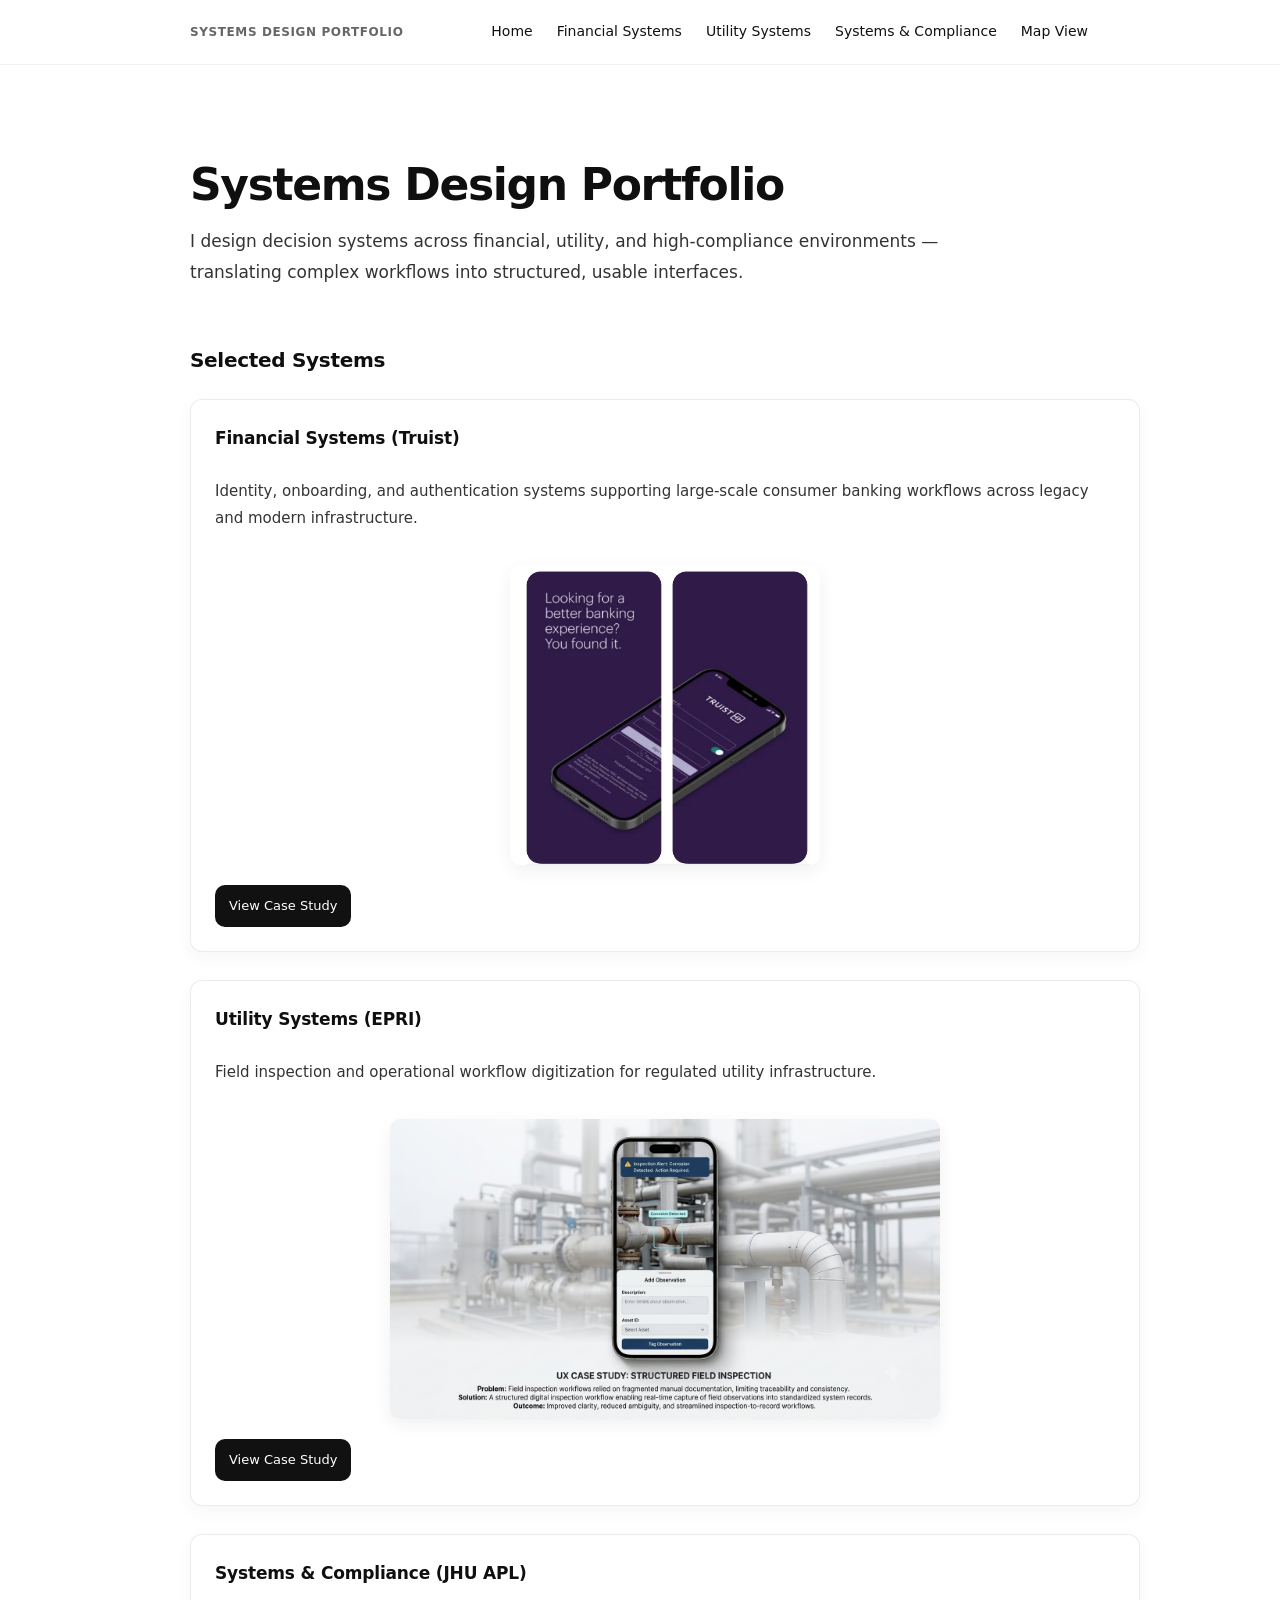
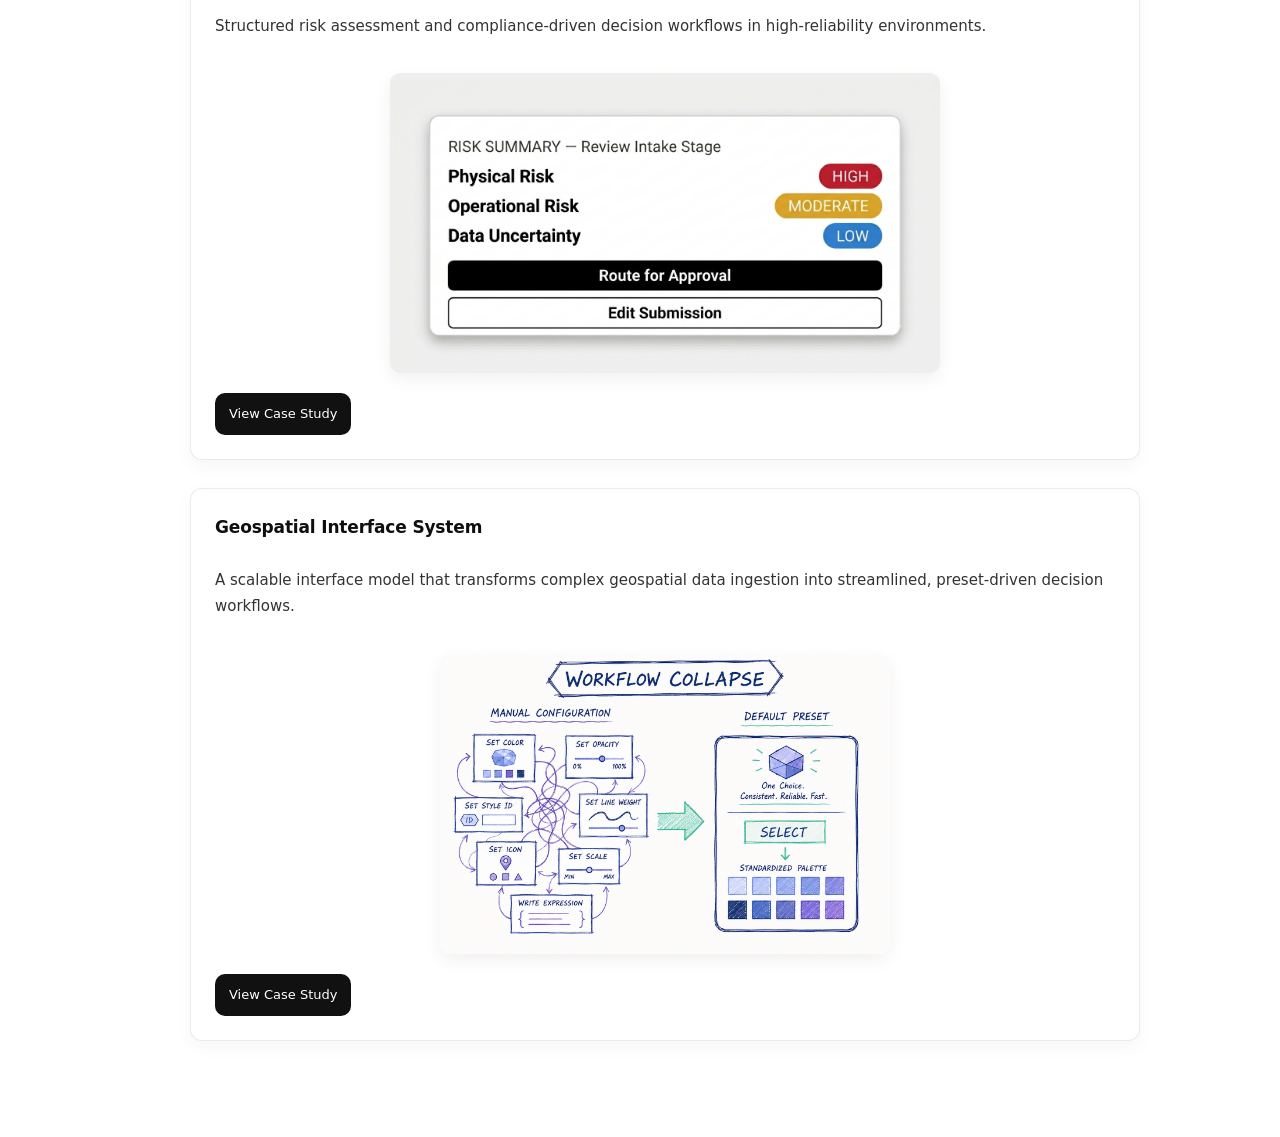
==== commit 94b6aa32: "done" ====
--- a/index.html
+++ b/index.html
@@ -72,21 +72,22 @@
         </div>
 
         <!-- MAP CARD -->
-        <div class="project-card">
-          <h3>Geospatial Map View</h3>
+      <div class="project-card">
+  <h3>Geospatial Interface System</h3>
 
-          <p class="project-desc">
-            Interactive geospatial decision interface prototype showing structured spatial data visualization and workflow layering.
-          </p>
+  <p class="project-desc">
+    A scalable interface model that transforms complex geospatial data ingestion into streamlined, 
+    preset-driven decision workflows.
+  </p>
 
-          <div class="image-row">
-            <img src="images/s1.PNG" alt="Map system preview">
-          </div>
+  <div class="image-row">
+    <img src="images/m3.PNG" alt="Map system workflow collapse">
+  </div>
 
-          <a class="project-button" href="maps.html" onclick="return gateAccess(event)">
-            View Map (Protected)
-          </a>
-        </div>
+  <a class="project-button" href="maps.html">
+    View Case Study
+  </a>
+</div>
 
       </div>
     </section>
--- a/style.css
+++ b/style.css
@@ -270,4 +270,11 @@
 /* Optional: Ensure list-embedded images don't look weird at 60% */
 .case-study-content li img {
     margin: 10px 0;
+}
+
+/* Center align captions */
+.case-study-content .muted {
+    text-align: center;
+    display: block;
+    margin-top: 5px; /* Adjust spacing between image and caption */
 }
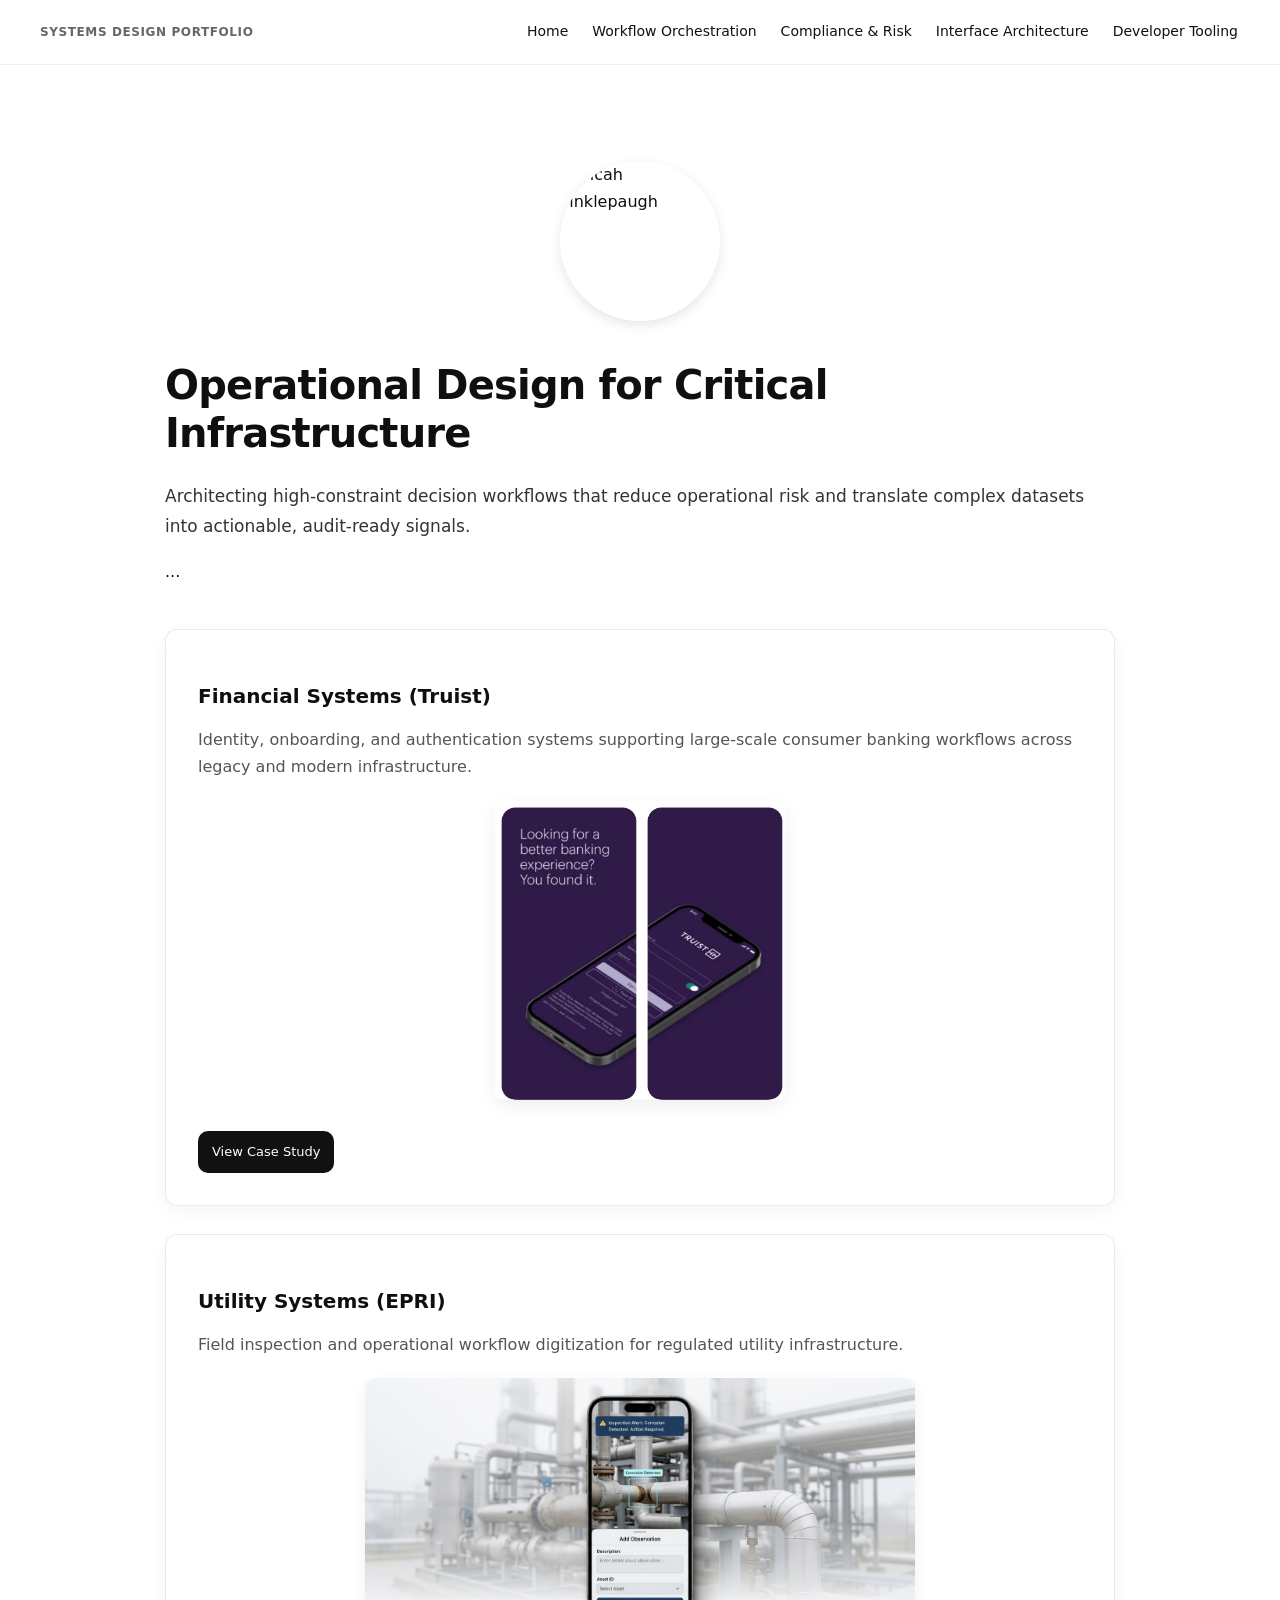
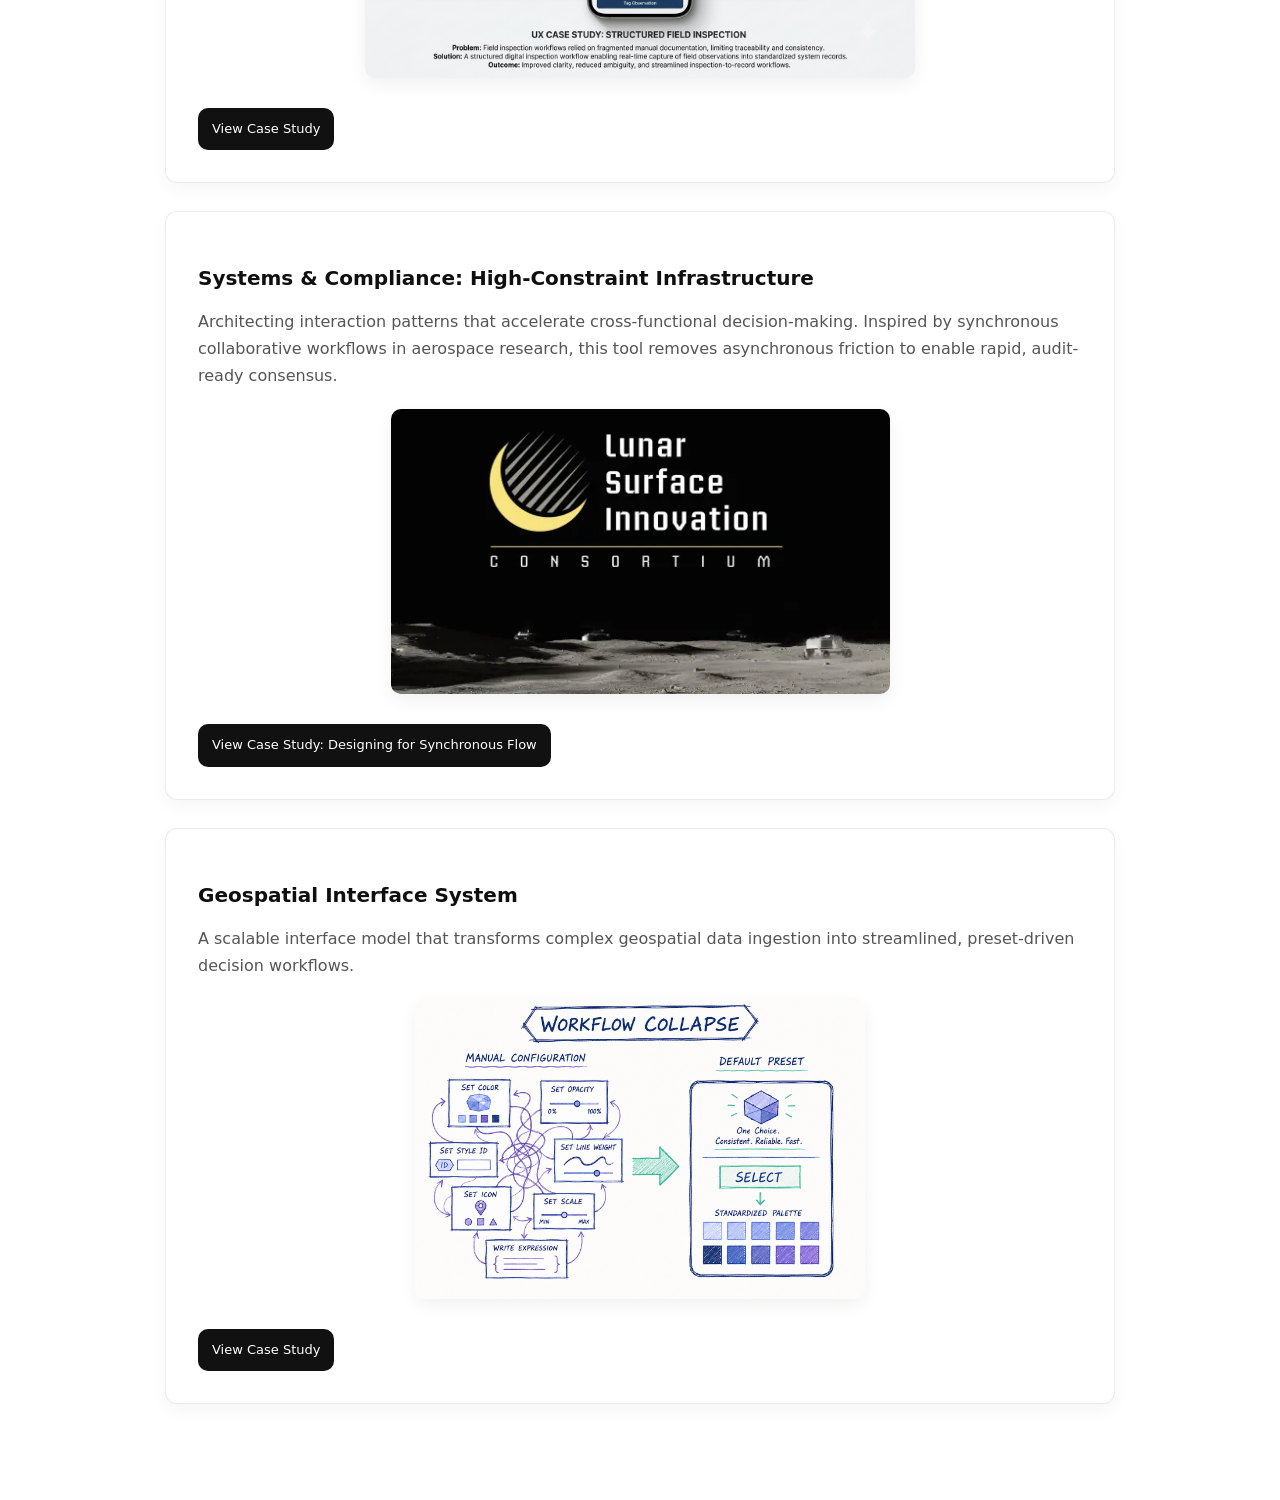
==== commit f32c3eca: "done" ====
--- a/index.html
+++ b/index.html
@@ -3,7 +3,7 @@
 <head>
   <meta charset="utf-8" />
   <meta name="viewport" content="width=device-width, initial-scale=1" />
-  <title>Systems Design Portfolio</title>
+  <title>Workflow Orchestration | Systems Design Portfolio</title>
   <link rel="stylesheet" href="style.css" />
 </head>
 
@@ -12,29 +12,38 @@
   <header class="site-header">
     <div class="nav-container">
       <div class="logo">Systems Design Portfolio</div>
-
       <nav class="nav">
         <a href="index.html">Home</a>
-        <a href="finserv.html">Financial Systems</a>
-        <a href="utility.html">Utility Systems</a>
-        <a href="systems.html">Systems & Compliance</a>
-        <a href="maps.html" onclick="return gateAccess(event)">Map View</a>
+        <a href="finserv.html">Workflow Orchestration</a>
+        <a href="utility.html">Compliance & Risk</a>
+        <a href="systems.html">Interface Architecture</a>
+        <a href="maps.html" onclick="return gateAccess(event)">Developer Tooling</a>
       </nav>
     </div>
   </header>
 
   <main class="container">
+    <section>
+    <div class="hero-image-wrapper">
+  <img src="images/me.PNG" alt="Micah Tinklepaugh" class="hero-image" />
+</div>
+  <section>
+  <!-- Remove the inline styles here -->
+  <div class="value-statement">
+    <h1>Operational Design for Critical Infrastructure</h1>
+    <p class="value-description">
+      Architecting high-constraint decision workflows that reduce operational risk 
+      and translate complex datasets into actionable, audit-ready signals.
+    </p>
+  </div>
+  ...
+</section>
 
-    <header>
-      <h1>Systems Design Portfolio</h1>
-
-      <p class="subtitle">
-        I design decision systems across financial, utility, and high-compliance environments — translating complex workflows into structured, usable interfaces.
-      </p>
-    </header>
-
+  <div class="project-grid">
+     </div>
+</section>
     <section>
-      <h2>Selected Systems</h2>
+      
 
       <div class="project-grid">
 
@@ -61,33 +70,29 @@
         </div>
 
         <div class="project-card">
-          <h3>Systems & Compliance (JHU APL)</h3>
+          <h3>Systems & Compliance: High-Constraint Infrastructure</h3>
           <p class="project-desc">
-            Structured risk assessment and compliance-driven decision workflows in high-reliability environments.
+            Architecting interaction patterns that accelerate cross-functional decision-making. 
+            Inspired by synchronous collaborative workflows in aerospace research, this tool 
+            removes asynchronous friction to enable rapid, audit-ready consensus.
           </p>
           <div class="image-row">
-            <img src="images/j1_0_0.PNG" alt="APL workflow">
+            <img src="images/l1.PNG" alt="Collaborative Risk Assessment Workflow">
           </div>
-          <a class="project-button" href="systems.html">View Case Study</a>
+          <a class="project-button" href="systems.html">View Case Study: Designing for Synchronous Flow</a>
         </div>
 
-        <!-- MAP CARD -->
-      <div class="project-card">
-  <h3>Geospatial Interface System</h3>
-
-  <p class="project-desc">
-    A scalable interface model that transforms complex geospatial data ingestion into streamlined, 
-    preset-driven decision workflows.
-  </p>
-
-  <div class="image-row">
-    <img src="images/m3.PNG" alt="Map system workflow collapse">
-  </div>
-
-  <a class="project-button" href="maps.html">
-    View Case Study
-  </a>
-</div>
+        <div class="project-card">
+          <h3>Geospatial Interface System</h3>
+          <p class="project-desc">
+            A scalable interface model that transforms complex geospatial data ingestion into streamlined, 
+            preset-driven decision workflows.
+          </p>
+          <div class="image-row">
+            <img src="images/m3.PNG" alt="Map system workflow collapse">
+          </div>
+          <a class="project-button" href="maps.html">View Case Study</a>
+        </div>
 
       </div>
     </section>
@@ -95,20 +100,17 @@
   </main>
 
 <script>
-function gateAccess(e) {
-  e.preventDefault();
-
-  const password = "stavanger";
-  const input = prompt("Enter access password:");
-
-  if (input === password) {
-    window.location.href = "maps.html";
-  } else {
-    alert("Access denied");
+  function gateAccess(e) {
+    e.preventDefault();
+    const password = "stavanger";
+    const input = prompt("Enter access password:");
+    if (input === password) {
+      window.location.href = "maps.html";
+    } else {
+      alert("Access denied");
+    }
+    return false;
   }
-
-  return false;
-}
 </script>
 
 </body>
--- a/style.css
+++ b/style.css
@@ -8,50 +8,28 @@
   color: #0f0f0f;
   background: #fff;
   -webkit-font-smoothing: antialiased;
-  text-rendering: optimizeLegibility;
 }
 
-/* =========================
-   LAYOUT
-   ========================= */
+/* 950px width provides a professional column; 40px padding adds the desktop breathing room */
 .container {
-  max-width: 900px;
+  max-width: 950px;
   margin: 96px auto;
-  padding: 0 24px;
+  padding: 0 40px;
+
+  .hero-image {
+  width: 160px;       /* Increased from 80px */
+  height: 160px;      /* Increased from 80px */
+  object-fit: cover;  
+  border-radius: 50%; 
+  box-shadow: 0 4px 12px rgba(0, 0, 0, 0.1);
+  display: block;
+  margin: 0 auto;     
 }
 
-/* =========================
-   TYPOGRAPHY
-   ========================= */
-h1 {
-  font-size: 44px;
-  line-height: 1.1;
-  letter-spacing: -0.03em;
-  margin-bottom: 14px;
-  font-weight: 650;
+.hero-image-wrapper {
+  margin-top: 48px;   /* Slightly more space to accommodate the larger size */
+  margin-bottom: 24px;
 }
-
-h2 {
-  font-size: 20px;
-  font-weight: 650;
-  margin-top: 56px;
-  margin-bottom: 18px;
-  letter-spacing: -0.015em;
-}
-
-h3 {
-  font-size: 17px;
-  font-weight: 650;
-  margin: 0 0 10px 0;
-  letter-spacing: -0.01em;
-}
-
-.subtitle {
-  color: #333;
-  font-size: 17px;
-  line-height: 1.8;
-  max-width: 75ch;
-  margin-bottom: 48px;
 }
 
 /* =========================
@@ -63,146 +41,78 @@
   z-index: 1000;
   background: rgba(255, 255, 255, 0.82);
   backdrop-filter: blur(14px);
-  -webkit-backdrop-filter: blur(14px);
   border-bottom: 1px solid rgba(0, 0, 0, 0.06);
 }
 
 .nav-container {
-  max-width: 900px;
+  max-width: 1200px;
   margin: 0 auto;
-  padding: 14px 24px;
+  padding: 14px 40px;
   display: flex;
   justify-content: space-between;
   align-items: center;
 }
 
-.logo {
-  font-size: 12px;
-  font-weight: 600;
-  letter-spacing: 0.6px;
-  color: #666;
-  text-transform: uppercase;
+.logo { font-size: 12px; font-weight: 600; letter-spacing: 0.6px; color: #666; text-transform: uppercase; }
+.nav { display: flex; gap: 20px; }
+.nav a { font-size: 14px; color: #111; text-decoration: none; padding: 6px 2px; position: relative; }
+.nav a:hover { opacity: 0.55; }
+
+/* =========================
+   TYPOGRAPHY SYSTEM
+   ========================= */
+h1 { 
+  font-size: 40px; 
+  line-height: 1.2; 
+  letter-spacing: -0.02em; 
+  margin-bottom: 24px; 
+  font-weight: 700; 
 }
 
-.nav {
-  display: flex;
-  gap: 20px;
+h2 { 
+  font-size: 28px; 
+  line-height: 1.3;
+  font-weight: 700; 
+  margin-top: 48px; 
+  margin-bottom: 24px; 
+  letter-spacing: -0.01em; 
 }
 
-.nav a {
-  font-size: 14px;
-  color: #111;
-  text-decoration: none;
-  padding: 6px 2px;
-  position: relative;
+h3 {
+  font-size: 20px;
+  line-height: 1.4;
+  font-weight: 650;
+  margin-bottom: 12px;
 }
 
-.nav a:hover {
-  opacity: 0.55;
+p { 
+  font-size: 17px; 
+  line-height: 1.8; 
+  color: #333; 
+  margin-bottom: 16px;
 }
 
-.nav a::after {
-  content: "";
-  position: absolute;
-  left: 0;
-  bottom: -2px;
-  width: 100%;
-  height: 1px;
-  background: #111;
-  transform: scaleX(0);
-  transform-origin: left;
-  transition: transform 0.25s ease;
-}
-
-.nav a:hover::after {
-  transform: scaleX(1);
+.project-desc {
+  font-size: 16px;
+  color: #555;
+  line-height: 1.7;
 }
 
 /* =========================
-   TEXT
+   CARDS & GRID
    ========================= */
-p {
-  font-size: 16px;
-  line-height: 1.8;
-  color: #1a1a1a;
+.project-grid { display: flex; flex-direction: column; gap: 28px; margin-top: 22px; }
+
+.project-card { 
+  border: 1px solid rgba(0, 0, 0, 0.08); 
+  border-radius: 12px; 
+  padding: 32px; 
+  background: #fff; 
+  box-shadow: 0 6px 18px rgba(0, 0, 0, 0.04); 
 }
 
-.muted {
-  color: #555;
-  font-size: 14px;
-  line-height: 1.6;
-}
-
-/* =========================
-   IMAGES & SCALING
-   ========================= */
-img {
-  max-width: 100%;
-  height: auto;
-  display: block;
-}
-
-.image-row {
-  display: flex;
-  gap: 14px;
-  margin: 20px 0;
-  max-height: 300px; 
-  justify-content: center;
-}
-
-.image-row img {
-  max-width: 100%;
-  max-height: 300px;
-  object-fit: contain;
-  border-radius: 10px;
-  box-shadow: 0 6px 18px rgba(0, 0, 0, 0.06);
-}
-
-/* Truist override: Shrink t0.PNG to 40% of standard max-height */
-.project-card img[src="images/t0.PNG"] {
-  max-height: 320px;
-}
-
-@media (max-width: 600px) {
-  .image-row {
-    flex-direction: column;
-  }
-}
-
-/* =========================
-   PROJECT CARDS
-   ========================= */
-.project-grid {
-  display: flex;
-  flex-direction: column;
-  gap: 28px;
-  margin-top: 22px;
-}
-
-.project-card {
-  width: 100%;
-  border: 1px solid rgba(0, 0, 0, 0.08);
-  border-radius: 12px;
-  padding: 24px;
-  background: #fff;
-  box-shadow: 0 6px 18px rgba(0, 0, 0, 0.04);
-  display: flex;
-  flex-direction: column;
-}
-
-.project-desc {
-  font-size: 15px;
-  line-height: 1.75;
-  color: #333;
-  margin-bottom: 14px;
-}
-
-/* =========================
-   BUTTONS
-   ========================= */
 .project-button {
   display: inline-block;
-  align-self: flex-start;
   padding: 10px 14px;
   font-size: 13px;
   font-weight: 500;
@@ -210,71 +120,22 @@
   background: #111;
   color: #fff;
   text-decoration: none;
-  transition: transform 0.15s ease, opacity 0.2s ease;
-}
-
-.project-button:hover {
-  opacity: 0.85;
-  transform: translateY(-1px);
+  margin-top: 10px;
 }
 
 /* =========================
-   FOOTER
+   TOAST & UTILS
    ========================= */
-.site-footer {
-  border-top: 1px solid #e5e5e5;
-  margin-top: 80px;
-  padding: 40px 24px;
-  font-size: 0.9rem;
-  color: #666;
+.context-toast { 
+  background: #fff3cd; 
+  padding: 1rem; 
+  border-radius: 4px; 
+  font-size: 0.9em; 
+  margin-bottom: 2rem; 
+  border: 1px solid #ffeeba; 
 }
 
-.footer-container {
-  max-width: 900px;
-  margin: 0 auto;
-  display: flex;
-  justify-content: space-between;
-  align-items: center;
-}
+.image-row { display: flex; gap: 14px; margin: 20px 0; justify-content: center; }
+.image-row img { border-radius: 10px; box-shadow: 0 6px 18px rgba(0, 0, 0, 0.06); max-height: 300px; }
 
-.footer-link {
-  color: #000;
-  text-decoration: none;
-  font-weight: 500;
-}
-
-.footer-link:hover {
-  text-decoration: underline;
-}
-
-a {
-  color: #111;
-  text-decoration: none;
-}
-
-a:hover {
-  opacity: 0.65;
-}
-
-/* =========================
-   UTILITY CASE STUDY OVERRIDE
-   Reduces images to 60% width (40% reduction)
-   ========================= */
-.case-study-content img {
-    width: 60%;
-    margin: 30px auto; /* Centers the images and adds vertical breathing room */
-    display: block;    /* Ensures 'margin: auto' works for centering */
-    box-shadow: none;  /* Optional: keeps them flatter if preferred */
-}
-
-/* Optional: Ensure list-embedded images don't look weird at 60% */
-.case-study-content li img {
-    margin: 10px 0;
-}
-
-/* Center align captions */
-.case-study-content .muted {
-    text-align: center;
-    display: block;
-    margin-top: 5px; /* Adjust spacing between image and caption */
-}+.case-study-content img { width: 60%; margin: 30px auto; display: block; }
